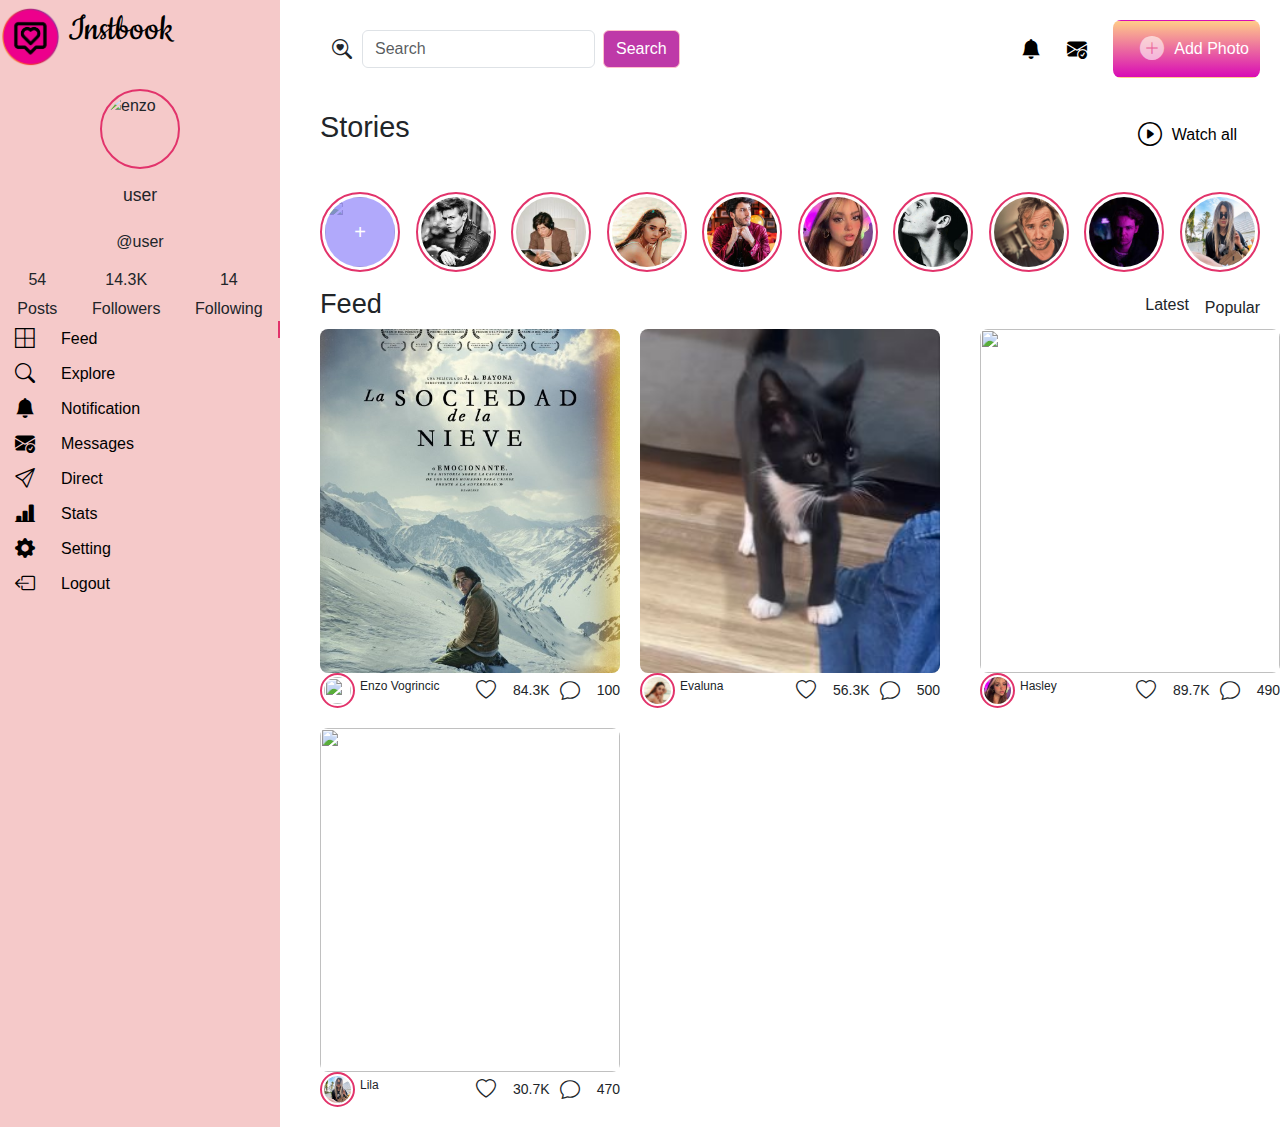
==== principal.html @ 1fc621a7 "a" ====
<!DOCTYPE html>
<html lang="en">
<head>
    <meta charset="UTF-8">
    <meta name="viewport" content="width=device-width, initial-scale=1.0">
    <title>Instbook</title>
    <link rel="icon" href="assets/img/logo.png"/>
    <link rel="stylesheet" href="assets/css/principal.css"/>
    <link href="https://cdn.jsdelivr.net/npm/bootstrap@5.3.3/dist/css/bootstrap.min.css" rel="stylesheet" integrity="sha384-QWTKZyjpPEjISv5WaRU9OFeRpok6YctnYmDr5pNlyT2bRjXh0JMhjY6hW+ALEwIH" crossorigin="anonymous">
    <link rel="stylesheet" href="https://cdn.jsdelivr.net/npm/bootstrap-icons@1.11.3/font/bootstrap-icons.min.css">
</head>
<body>
  <div class="">
    <div class="sidebar">
        <p class="logo">
            <img src="assets/img/logo.png" alt="logo">
             Instbook
        </p>
        <div class="profile">
            <div class="profile-img">
                <img src="https://media.glamour.mx/photos/65a6c3a4aacebf14d2e77e06/master/w_1600%2Cc_limit/IMG_7703.jpeg" alt="enzo">
            </div>
            <div class="name">
                <h1>user</h1>
                <img src="" alt="">
            </div>
            <span>@user </span>
        </div>
        <!-- about -->
        <div class="about">
            <!-- box 1 -->
            <div class="box">
                <h3>54</h3>
                <span>Posts</span>
            </div>
            <!-- box 2 -->
            <div class="box">
                <h3>14.3K</h3>
                <span>Followers</span>
            </div>
            <!-- box 3 -->
            <div class="box">
                <h3>14</h3>
                <span>Following</span>
            </div>
        </div>
        <!-- menu -->
        <div class="menu">
        <div class="active">
            <a href="#">
                <span class="icon">
                    <i class="bi bi-border-all"></i>
                </span>
                 Feed
            </a>

            <a href="#">
                <span class="icon">
                    <i class="bi bi-search"></i>
                </span>
                Explore
            </a>

            <a href="#">
                <span class="icon">
                    <i class="bi bi-bell-fill"></i>
                </span>
                Notification
            </a>

            <a href="#">
                <span class="icon">
                    <i class="bi bi-envelope-check-fill"></i>
                </span>
                Messages
            </a>

            <a href="#">
                <span class="icon">
                    <i class="bi bi-send"></i>
                </span>
                Direct
            </a>

            <a href="#">
                <span class="icon">
                    <i class="bi bi-bar-chart-line-fill"></i>
                </span>
                Stats
            </a>

            <a href="#">
                <span class="icon">
                    <i class="bi bi-gear-fill"></i>
                </span>
                Setting
            </a>

            <a href="#">
                <span class="icon">
                    <i class="bi bi-box-arrow-left"></i>
                </span>
                Logout
            </a>
        </div>
        </div>
    </div>

    <div class="main-home"> 
        <div class="header">
            <!-- search -->
            <nav class="navbar">
                <div class="container-fluid search">
                    <i class="bi bi-search-heart"></i>
                  <form class="d-flex" role="search">
                      <input class="form-control me-2" id="form-control" type="search" placeholder="Search" aria-label="Search">
                      <button class="btn" id="btn-search" type="submit">Search</button>
                  </form>
                </div>
            </nav>
                <!-- content -->
            <div class="header-content">
                <i class="bi bi-bell-fill"></i>
                <i class="bi bi-envelope-check-fill"></i>
                <!--  button-->
                <a href="#" class="btn">
                    <i class="bi bi-plus-circle-fill"></i>
                    <div class="btn-text">Add Photo</div>
                </a>
            </div>
        </div>
        <!-- stories -->
        <div class="stories-title">
            <h1>Stories</h1>
            <a href="#" class="btn">
                <i class="bi bi-play-circle"></i>
                <div class="text">Watch all</div>
            </a>
        </div>
        <!-- stories content-->
        <div class="stories">
            <!-- stories 1 -->
            <div class="stories-img color">
                <img src="https://media.glamour.mx/photos/65a6c3a4aacebf14d2e77e06/master/w_1600%2Cc_limit/IMG_7703.jpeg" alt="">
                <div class="add">+</div>
            </div>
            <!-- stories 2 -->
            <div class="stories-img">
                <img src="assets/img/WhatsApp Image 2024-02-28 at 5.52.39 PM.jpeg" alt="">
            </div>
            <!-- stories 3 -->
            <div class="stories-img">
                <img src="assets/img/WhatsApp Image 2024-02-28 at 5.52.40 PM.jpeg" alt="">
            </div>
            <!-- stories 4 -->
            <div class="stories-img">
                <img src="assets/img/WhatsApp Image 2024-02-28 at 5.52.39 PM (3).jpeg" alt="">
            </div>
            <!-- stories 5 -->
            <div class="stories-img">
                <img src="assets/img/WhatsApp Image 2024-02-28 at 5.52.39 PM (2).jpeg" alt="">
            </div>
            <!-- stories 6 -->
            <div class="stories-img">
                <img src="assets/img/WhatsApp Image 2024-02-28 at 5.52.39 PM (1).jpeg" alt="">
            </div>
            <!-- stories 7 -->
            <div class="stories-img">
                <img src="assets/img/WhatsApp Image 2024-02-28 at 5.52.38 PM.jpeg" alt="">
            </div>
            <!-- stories 8 -->
            <div class="stories-img">
                <img src="assets/img/WhatsApp Image 2024-02-28 at 5.52.38 PM (2).jpeg" alt="">
            </div>
            <!-- stories 9 -->
            <div class="stories-img">
                <img src="assets/img/WhatsApp Image 2024-02-28 at 5.52.38 PM (1).jpeg" alt="">
            </div>
            <!-- stories 10 -->
            <div class="stories-img">
                <img src="assets/img/WhatsApp Image 2024-02-28 at 5.52.37 PM (2).jpeg" alt="">
            </div>
        </div>
        <!-- main posts -->
        <div class="feed">
            <h1>Feed</h1>
            <div class="feed-text">
                <h2>Latest</h2>
                <span>Popular</span>
            </div>
        </div>
        <!-- posts -->
          <div class="main-posts">
            <!-- box 1 -->
            <div class="post-box">
                <img src="assets/img/WhatsApp Image 2024-02-28 at 5.52.38 PM (3).jpeg" alt="">
                <div class="post-info">
                    <div class="post-profile">
                        <div class="post-img">
                            <img src="https://media.glamour.mx/photos/65a6c3a4aacebf14d2e77e06/master/w_1600%2Cc_limit/IMG_7703.jpeg" alt="">
                        </div>
                        <h3>Enzo Vogrincic</h3>
                    </div>
                    <div class="likes">
                        <i class="bi bi-heart"></i>
                        <span>84.3K</span>
                        <i class="bi bi-chat"></i>
                        <span>100</span>
                    </div>
                </div>
            </div>
            <!-- box 2 -->
            <div class="post-box">
                <img src="assets/img/WhatsApp Image 2024-02-28 at 5.52.37 PM.jpeg" alt="">
                <div class="post-info">
                    <div class="post-profile">
                        <div class="post-img">
                            <img src="assets/img/WhatsApp Image 2024-02-28 at 5.52.39 PM (3).jpeg" alt="">
                        </div>
                        <h3>Evaluna</h3>
                    </div>
                    <div class="likes">
                        <i class="bi bi-heart"></i>
                        <span>56.3K</span>
                        <i class="bi bi-chat"></i>
                        <span>500</span>
                    </div>
                </div>
            </div>
          <br>
          <!-- box 3 -->
          <div class="post-box">
            <img src="https://i.pinimg.com/736x/2d/d5/45/2dd54537d0aefa5e987e5c9320533e78.jpg" alt="">
            <div class="post-info">
                <div class="post-profile">
                    <div class="post-img">
                        <img src="assets/img/WhatsApp Image 2024-02-28 at 5.52.39 PM (1).jpeg" alt="">
                    </div>
                    <h3>Hasley</h3>
                </div>
                <div class="likes">
                    <i class="bi bi-heart"></i>
                    <span>89.7K</span>
                    <i class="bi bi-chat"></i>
                    <span>490</span>
                </div>
            </div>
        </div>
        <br>
        <!-- box 4 -->
        <div class="post-box">
            <img src="https://i.pinimg.com/originals/5d/a3/0c/5da30cae46f155f041043cb90d8bd55e.jpg" alt="">
            <div class="post-info">
                <div class="post-profile">
                    <div class="post-img">
                        <img src="assets/img/WhatsApp Image 2024-02-28 at 5.52.37 PM (2).jpeg" alt="">
                    </div>
                    <h3>Lila</h3>
                </div>
                <div class="likes">
                    <i class="bi bi-heart"></i>
                    <span>30.7K</span>
                    <i class="bi bi-chat"></i>
                    <span>470</span>
                </div>
            </div>
        </div>
    </div>
  </div>
</div>

    <script src="https://cdn.jsdelivr.net/npm/bootstrap@5.3.3/dist/js/bootstrap.bundle.min.js" integrity="sha384-YvpcrYf0tY3lHB60NNkmXc5s9fDVZLESaAA55NDzOxhy9GkcIdslK1eN7N6jIeHz" crossorigin="anonymous"></script>
</body>
</html>
<!-- A -->
---- assets/css/principal.css ----
@import url("https://fonts.googleapis.com/css2?family=Poopins&family=Oleo+Script+Swash+Caps:wght@400;700&display=swap");
@import url('https://fonts.googleapis.com/css2?family=Cookie&display=swap');
@import url("https://cdn.jsdelivr.net/npm/bootstrap-icons@1.11.3/font/bootstrap-icons.min.css");

* {
    margin: 0;
    padding: 0;
    font-family: Arial, sans-serif;
}


.container {
   width: 100px;
   height: 100px;
}

:root {
   --gradient: linear-gradient(180deg, #ffcc89, #d80bb6);
}

.sidebar {
    position: fixed;
    width: 280px;
    height: 180vh;
    background: #f5c9c9;
    margin: 0%;
}

.logo {
    font-family: Cookie;
    text-decoration: none;
    color: #000;
    font-size: 40px;
}

.main-home{
    position: absolute;
    width: calc(100% - 300px);
    min-height: 100vh;
    top: 0;
    left: 300px;
    background: #fff;
    border-radius: 1rem 0 0 1rem;
    z-index: 1000;
}

.logo img {
    width: 60px;
}

.profile {
    display: flex;
    flex-direction: column;
    align-items: center;
    justify-content: center;
    margin-top: 1.4rem;
}

.profile-img {
   display: flex;
   align-items: center;
   justify-content: center;
   width: 80px;
   height: 80px;
   border-radius: 50%;
   border: 2px solid #e2336b; 
}

.profile-img img{
    width: 70px;
    height: 70px;
    object-fit: cover;
    border-radius: 50%;
    object-position: center;
}

.name {
    display: flex;
    align-items: center;
    margin: 1rem;
}

.name h1 {
    font-size: 1.1rem;
}


.about{
    display: flex;
    justify-content: space-between;
    margin-top: 1rem;
}

.box {
    text-align: center;
    margin: auto;
}

.box h3{
    font-size: 1rem;
    font-weight: 500;
}


.menu a {
    margin-left: 15px;
    width: 100%;
    font-size: 1rem;
    color: #000;
    display: flex;
    align-items: center;
    line-height: 35px;
    text-decoration: none;
}

.menu a:hover,
.menu .active {
 color: #e2336b;
}

.menu .icon{
    margin-right: 1rem;
    font-size: 20px;
} 

.menu a:hover::before,
.menu .active::before {
 content: '';
 position: absolute;
 right: 0;
 width: 2px;
 height: 17px;
 background: #e2336b;
}

/* main home */

.main-home{
    padding: 20px;
    overflow: hidden;
}

.header {
    display: flex;
    align-items: center;
    justify-content: space-between;
}

#btn-search {
    background-color: rgb(190, 57, 168); 
    border-color: pink;
    color: white;
}

#btn-search:hover {
    background-color: #d80bb6;
}


.bi {
    font-size: 20px;
    margin-right: 10px;
}


.header-content {
 display: flex;
 align-items: center;
}

.header-content i {
 color: #000;
 font-size: 20px;
 margin-left: 1rem;
}

.header-content .btn {
 display: flex;
 align-items: center;
 padding: 10px;
 border-radius: 8px;
 background: var(--gradient);
 margin-left: 1rem;
}

.header-content .btn i {
    color: hsl(0, 0%, 100%, 0.6);
    margin-right: 10px;
}

.btn-text {
    color: #fff;
}

.stories-title {
    display: flex;
    justify-content: space-between;
    margin-top: 2rem;
}

.stories-title h1{
    font-size: 1.8rem;
}

.stories-title .btn {
    display: flex;
    align-items: center;
    color: #000;
}

.stories-title, 
.btn i {
 font-size: 24px;
 margin-right: 10px;
}

.stories{
    display: flex;
    align-items: center;
    justify-content: space-between;
    margin-top: 2rem;
}

.stories-img {
    display: flex;
    align-items: center;
    justify-content: center;
    width: 80px;
    height: 80px;
    border-radius: 50%;
    border: 2px solid #e2336b;
}

.stories-img img {
    width: 70px;
    height: 70px;
    object-fit: cover;
    border-radius: 50%;
    object-position: center;
}

.stories-img .color {
    border: 2px solid #dbdbdb ;
} 

.stories-img .add{
   position: absolute;
   display: flex;
   justify-content: center;
   align-items: center; 
   font-size: 20px;
   width: 70px;
   height: 70px;
   border-radius: 50%;
   color: #fff;
   background: hsla(246, 92%, 75%, 0.7);
}

.feed {
    display: flex;
    align-items: center;
    justify-content: space-between;
    margin-top: 1rem;
}

.feed h1{
    font-size: 1.7rem;
}

.feed-text {
    display: flex;
    align-items: center;
}

.feed-text h2 {
    font-size: 1rem;
    margin-right: 1rem;
}

.main-posts {
    display: grid;
    grid-template-columns: 4fr 1fr 1fr 1fr 1fr;
    gap: 20px;
}

.post-box{
    width: 300px;
 
}

.post-box img{
    width:  100%;
    height: 344px;
    object-fit: cover;
    border-radius: 0.5rem;
}

.post-info{
    display: flex; /* Establece el contenedor como un flex container */
    justify-content: space-between; /* Alinea los elementos a lo largo del contenedor */
    flex-wrap: wrap; 
}

.post-img {
    display: flex;
    align-items: center;
    justify-content: center;
    width: 35px;
    height: 35px;
    border: 2px solid #e2336b;
    border-radius: 50%;
}

.post-img img {
    width: 27px;
    height: 27px;
    object-fit: cover;
    border-radius: 50%;
    object-position: center;
}

.post-profile {
    display: flex;
    align-items: center;
}

.post-profile h3 {
    font-size: 12px;
    font-weight: 600px;
    margin-left: 5px;
}

.likes{
    display: flex;
    align-items: center;
}

.likes i{
    font-size: 20px;
    margin-left: 10px;
}

.likes span {
    font-size: 14px;
    margin-left: 7px;
}
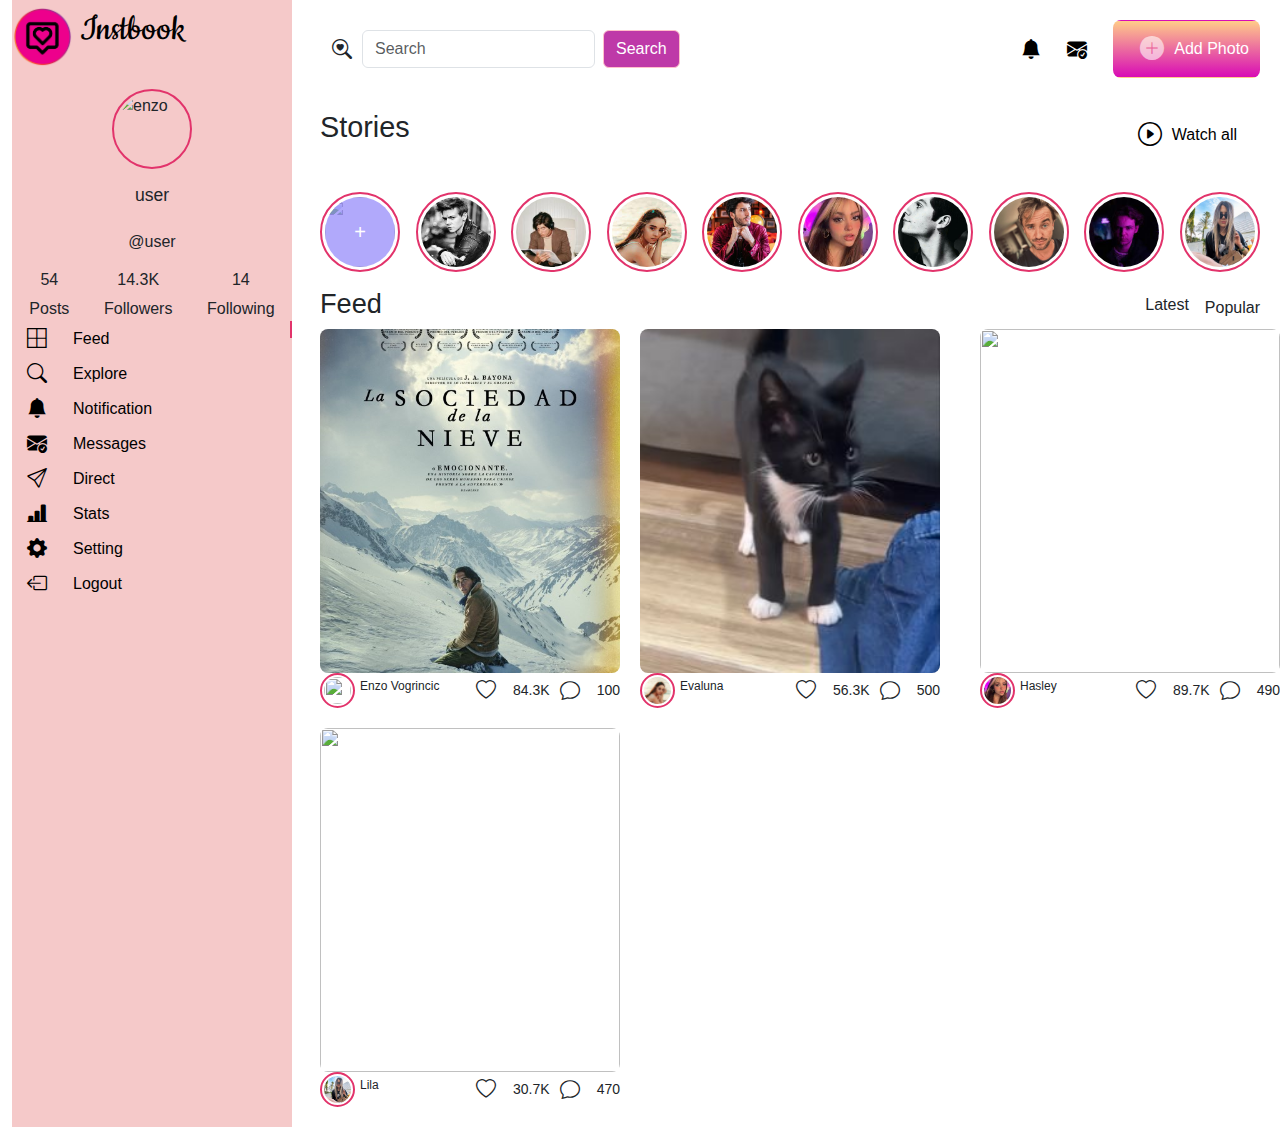
==== commit 198c79f3: "avance2" ====
--- a/principal.html
+++ b/principal.html
@@ -10,266 +10,273 @@
     <link rel="stylesheet" href="https://cdn.jsdelivr.net/npm/bootstrap-icons@1.11.3/font/bootstrap-icons.min.css">
 </head>
 <body>
-  <div class="">
-    <div class="sidebar">
-        <p class="logo">
-            <img src="assets/img/logo.png" alt="logo">
-             Instbook
-        </p>
-        <div class="profile">
-            <div class="profile-img">
-                <img src="https://media.glamour.mx/photos/65a6c3a4aacebf14d2e77e06/master/w_1600%2Cc_limit/IMG_7703.jpeg" alt="enzo">
-            </div>
-            <div class="name">
-                <h1>user</h1>
-                <img src="" alt="">
-            </div>
-            <span>@user </span>
-        </div>
-        <!-- about -->
-        <div class="about">
-            <!-- box 1 -->
-            <div class="box">
-                <h3>54</h3>
-                <span>Posts</span>
-            </div>
-            <!-- box 2 -->
-            <div class="box">
-                <h3>14.3K</h3>
-                <span>Followers</span>
-            </div>
-            <!-- box 3 -->
-            <div class="box">
-                <h3>14</h3>
-                <span>Following</span>
-            </div>
-        </div>
-        <!-- menu -->
-        <div class="menu">
-        <div class="active">
-            <a href="#">
-                <span class="icon">
-                    <i class="bi bi-border-all"></i>
-                </span>
-                 Feed
-            </a>
-
-            <a href="#">
-                <span class="icon">
-                    <i class="bi bi-search"></i>
-                </span>
-                Explore
-            </a>
-
-            <a href="#">
-                <span class="icon">
-                    <i class="bi bi-bell-fill"></i>
-                </span>
-                Notification
-            </a>
-
-            <a href="#">
-                <span class="icon">
-                    <i class="bi bi-envelope-check-fill"></i>
-                </span>
-                Messages
-            </a>
-
-            <a href="#">
-                <span class="icon">
-                    <i class="bi bi-send"></i>
-                </span>
-                Direct
-            </a>
-
-            <a href="#">
-                <span class="icon">
-                    <i class="bi bi-bar-chart-line-fill"></i>
-                </span>
-                Stats
-            </a>
-
-            <a href="#">
-                <span class="icon">
-                    <i class="bi bi-gear-fill"></i>
-                </span>
-                Setting
-            </a>
-
-            <a href="#">
-                <span class="icon">
-                    <i class="bi bi-box-arrow-left"></i>
-                </span>
-                Logout
-            </a>
-        </div>
+
+    <div class="container-fluid">
+        <div class="row">
+          <!-- Barra lateral -->
+          <div class="col-lg-3">
+            <div class="sidebar">
+                <p class="logo">
+                    <img src="assets/img/logo.png" alt="logo">
+                     Instbook
+                </p>
+                <div class="profile">
+                    <div class="profile-img">
+                        <img src="https://media.glamour.mx/photos/65a6c3a4aacebf14d2e77e06/master/w_1600%2Cc_limit/IMG_7703.jpeg" alt="enzo">
+                    </div>
+                    <div class="name">
+                        <h1>user</h1>
+                        <img src="" alt="">
+                    </div>
+                    <span>@user </span>
+                </div>
+                <!-- about -->
+                <div class="about">
+                    <!-- box 1 -->
+                    <div class="box">
+                        <h3>54</h3>
+                        <span>Posts</span>
+                    </div>
+                    <!-- box 2 -->
+                    <div class="box">
+                        <h3>14.3K</h3>
+                        <span>Followers</span>
+                    </div>
+                    <!-- box 3 -->
+                    <div class="box">
+                        <h3>14</h3>
+                        <span>Following</span>
+                    </div>
+                </div>
+                <!-- menu -->
+                <div class="menu">
+                <div class="active">
+                    <a href="#">
+                        <span class="icon">
+                            <i class="bi bi-border-all"></i>
+                        </span>
+                         Feed
+                    </a>
+        
+                    <a href="#">
+                        <span class="icon">
+                            <i class="bi bi-search"></i>
+                        </span>
+                        Explore
+                    </a>
+        
+                    <a href="#">
+                        <span class="icon">
+                            <i class="bi bi-bell-fill"></i>
+                        </span>
+                        Notification
+                    </a>
+        
+                    <a href="#">
+                        <span class="icon">
+                            <i class="bi bi-envelope-check-fill"></i>
+                        </span>
+                        Messages
+                    </a>
+        
+                    <a href="#">
+                        <span class="icon">
+                            <i class="bi bi-send"></i>
+                        </span>
+                        Direct
+                    </a>
+        
+                    <a href="#">
+                        <span class="icon">
+                            <i class="bi bi-bar-chart-line-fill"></i>
+                        </span>
+                        Stats
+                    </a>
+        
+                    <a href="#">
+                        <span class="icon">
+                            <i class="bi bi-gear-fill"></i>
+                        </span>
+                        Setting
+                    </a>
+        
+                    <a href="#">
+                        <span class="icon">
+                            <i class="bi bi-box-arrow-left"></i>
+                        </span>
+                        Logout
+                    </a>
+                </div>
+            </div>
         </div>
     </div>
 
-    <div class="main-home"> 
-        <div class="header">
-            <!-- search -->
-            <nav class="navbar">
-                <div class="container-fluid search">
-                    <i class="bi bi-search-heart"></i>
-                  <form class="d-flex" role="search">
-                      <input class="form-control me-2" id="form-control" type="search" placeholder="Search" aria-label="Search">
-                      <button class="btn" id="btn-search" type="submit">Search</button>
-                  </form>
-                </div>
-            </nav>
-                <!-- content -->
-            <div class="header-content">
-                <i class="bi bi-bell-fill"></i>
-                <i class="bi bi-envelope-check-fill"></i>
-                <!--  button-->
+     <!-- Contenido principal -->
+     <div class="col-lg-9">
+        <div class="main-home"> 
+            <div class="header">
+                <!-- search -->
+                <nav class="navbar">
+                    <div class="container-fluid search">
+                        <i class="bi bi-search-heart"></i>
+                      <form class="d-flex" role="search">
+                          <input class="form-control me-2" id="form-control" type="search" placeholder="Search" aria-label="Search">
+                          <button class="btn" id="btn-search" type="submit">Search</button>
+                      </form>
+                    </div>
+                </nav>
+                    <!-- content -->
+                <div class="header-content">
+                    <i class="bi bi-bell-fill"></i>
+                    <i class="bi bi-envelope-check-fill"></i>
+                    <!--  button-->
+                    <a href="#" class="btn">
+                        <i class="bi bi-plus-circle-fill"></i>
+                        <div class="btn-text">Add Photo</div>
+                    </a>
+                </div>
+            </div>
+            <!-- stories -->
+            <div class="stories-title">
+                <h1>Stories</h1>
                 <a href="#" class="btn">
-                    <i class="bi bi-plus-circle-fill"></i>
-                    <div class="btn-text">Add Photo</div>
+                    <i class="bi bi-play-circle"></i>
+                    <div class="text">Watch all</div>
                 </a>
             </div>
-        </div>
-        <!-- stories -->
-        <div class="stories-title">
-            <h1>Stories</h1>
-            <a href="#" class="btn">
-                <i class="bi bi-play-circle"></i>
-                <div class="text">Watch all</div>
-            </a>
-        </div>
-        <!-- stories content-->
-        <div class="stories">
-            <!-- stories 1 -->
-            <div class="stories-img color">
-                <img src="https://media.glamour.mx/photos/65a6c3a4aacebf14d2e77e06/master/w_1600%2Cc_limit/IMG_7703.jpeg" alt="">
-                <div class="add">+</div>
-            </div>
-            <!-- stories 2 -->
-            <div class="stories-img">
-                <img src="assets/img/WhatsApp Image 2024-02-28 at 5.52.39 PM.jpeg" alt="">
-            </div>
-            <!-- stories 3 -->
-            <div class="stories-img">
-                <img src="assets/img/WhatsApp Image 2024-02-28 at 5.52.40 PM.jpeg" alt="">
-            </div>
-            <!-- stories 4 -->
-            <div class="stories-img">
-                <img src="assets/img/WhatsApp Image 2024-02-28 at 5.52.39 PM (3).jpeg" alt="">
-            </div>
-            <!-- stories 5 -->
-            <div class="stories-img">
-                <img src="assets/img/WhatsApp Image 2024-02-28 at 5.52.39 PM (2).jpeg" alt="">
-            </div>
-            <!-- stories 6 -->
-            <div class="stories-img">
-                <img src="assets/img/WhatsApp Image 2024-02-28 at 5.52.39 PM (1).jpeg" alt="">
-            </div>
-            <!-- stories 7 -->
-            <div class="stories-img">
-                <img src="assets/img/WhatsApp Image 2024-02-28 at 5.52.38 PM.jpeg" alt="">
-            </div>
-            <!-- stories 8 -->
-            <div class="stories-img">
-                <img src="assets/img/WhatsApp Image 2024-02-28 at 5.52.38 PM (2).jpeg" alt="">
-            </div>
-            <!-- stories 9 -->
-            <div class="stories-img">
-                <img src="assets/img/WhatsApp Image 2024-02-28 at 5.52.38 PM (1).jpeg" alt="">
-            </div>
-            <!-- stories 10 -->
-            <div class="stories-img">
-                <img src="assets/img/WhatsApp Image 2024-02-28 at 5.52.37 PM (2).jpeg" alt="">
-            </div>
-        </div>
-        <!-- main posts -->
-        <div class="feed">
-            <h1>Feed</h1>
-            <div class="feed-text">
-                <h2>Latest</h2>
-                <span>Popular</span>
-            </div>
-        </div>
-        <!-- posts -->
-          <div class="main-posts">
-            <!-- box 1 -->
-            <div class="post-box">
-                <img src="assets/img/WhatsApp Image 2024-02-28 at 5.52.38 PM (3).jpeg" alt="">
+            <!-- stories content-->
+            <div class="stories">
+                <!-- stories 1 -->
+                <div class="stories-img color">
+                    <img src="https://media.glamour.mx/photos/65a6c3a4aacebf14d2e77e06/master/w_1600%2Cc_limit/IMG_7703.jpeg" alt="">
+                    <div class="add">+</div>
+                </div>
+                <!-- stories 2 -->
+                <div class="stories-img">
+                    <img src="assets/img/WhatsApp Image 2024-02-28 at 5.52.39 PM.jpeg" alt="">
+                </div>
+                <!-- stories 3 -->
+                <div class="stories-img">
+                    <img src="assets/img/WhatsApp Image 2024-02-28 at 5.52.40 PM.jpeg" alt="">
+                </div>
+                <!-- stories 4 -->
+                <div class="stories-img">
+                    <img src="assets/img/WhatsApp Image 2024-02-28 at 5.52.39 PM (3).jpeg" alt="">
+                </div>
+                <!-- stories 5 -->
+                <div class="stories-img">
+                    <img src="assets/img/WhatsApp Image 2024-02-28 at 5.52.39 PM (2).jpeg" alt="">
+                </div>
+                <!-- stories 6 -->
+                <div class="stories-img">
+                    <img src="assets/img/WhatsApp Image 2024-02-28 at 5.52.39 PM (1).jpeg" alt="">
+                </div>
+                <!-- stories 7 -->
+                <div class="stories-img">
+                    <img src="assets/img/WhatsApp Image 2024-02-28 at 5.52.38 PM.jpeg" alt="">
+                </div>
+                <!-- stories 8 -->
+                <div class="stories-img">
+                    <img src="assets/img/WhatsApp Image 2024-02-28 at 5.52.38 PM (2).jpeg" alt="">
+                </div>
+                <!-- stories 9 -->
+                <div class="stories-img">
+                    <img src="assets/img/WhatsApp Image 2024-02-28 at 5.52.38 PM (1).jpeg" alt="">
+                </div>
+                <!-- stories 10 -->
+                <div class="stories-img">
+                    <img src="assets/img/WhatsApp Image 2024-02-28 at 5.52.37 PM (2).jpeg" alt="">
+                </div>
+            </div>
+            <!-- main posts -->
+            <div class="feed">
+                <h1>Feed</h1>
+                <div class="feed-text">
+                    <h2>Latest</h2>
+                    <span>Popular</span>
+                </div>
+            </div>
+            <!-- posts -->
+              <div class="main-posts">
+                <!-- box 1 -->
+                <div class="post-box">
+                    <img src="assets/img/WhatsApp Image 2024-02-28 at 5.52.38 PM (3).jpeg" alt="">
+                    <div class="post-info">
+                        <div class="post-profile">
+                            <div class="post-img">
+                                <img src="https://media.glamour.mx/photos/65a6c3a4aacebf14d2e77e06/master/w_1600%2Cc_limit/IMG_7703.jpeg" alt="">
+                            </div>
+                            <h3>Enzo Vogrincic</h3>
+                        </div>
+                        <div class="likes">
+                            <i class="bi bi-heart"></i>
+                            <span>84.3K</span>
+                            <i class="bi bi-chat"></i>
+                            <span>100</span>
+                        </div>
+                    </div>
+                </div>
+                <!-- box 2 -->
+                <div class="post-box">
+                    <img src="assets/img/WhatsApp Image 2024-02-28 at 5.52.37 PM.jpeg" alt="">
+                    <div class="post-info">
+                        <div class="post-profile">
+                            <div class="post-img">
+                                <img src="assets/img/WhatsApp Image 2024-02-28 at 5.52.39 PM (3).jpeg" alt="">
+                            </div>
+                            <h3>Evaluna</h3>
+                        </div>
+                        <div class="likes">
+                            <i class="bi bi-heart"></i>
+                            <span>56.3K</span>
+                            <i class="bi bi-chat"></i>
+                            <span>500</span>
+                        </div>
+                    </div>
+                </div>
+              <br>
+              <!-- box 3 -->
+              <div class="post-box">
+                <img src="https://i.pinimg.com/736x/2d/d5/45/2dd54537d0aefa5e987e5c9320533e78.jpg" alt="">
                 <div class="post-info">
                     <div class="post-profile">
                         <div class="post-img">
-                            <img src="https://media.glamour.mx/photos/65a6c3a4aacebf14d2e77e06/master/w_1600%2Cc_limit/IMG_7703.jpeg" alt="">
-                        </div>
-                        <h3>Enzo Vogrincic</h3>
+                            <img src="assets/img/WhatsApp Image 2024-02-28 at 5.52.39 PM (1).jpeg" alt="">
+                        </div>
+                        <h3>Hasley</h3>
                     </div>
                     <div class="likes">
                         <i class="bi bi-heart"></i>
-                        <span>84.3K</span>
+                        <span>89.7K</span>
                         <i class="bi bi-chat"></i>
-                        <span>100</span>
-                    </div>
-                </div>
-            </div>
-            <!-- box 2 -->
+                        <span>490</span>
+                    </div>
+                </div>
+            </div>
+            <br>
+            <!-- box 4 -->
             <div class="post-box">
-                <img src="assets/img/WhatsApp Image 2024-02-28 at 5.52.37 PM.jpeg" alt="">
+                <img src="https://i.pinimg.com/originals/5d/a3/0c/5da30cae46f155f041043cb90d8bd55e.jpg" alt="">
                 <div class="post-info">
                     <div class="post-profile">
                         <div class="post-img">
-                            <img src="assets/img/WhatsApp Image 2024-02-28 at 5.52.39 PM (3).jpeg" alt="">
-                        </div>
-                        <h3>Evaluna</h3>
+                            <img src="assets/img/WhatsApp Image 2024-02-28 at 5.52.37 PM (2).jpeg" alt="">
+                        </div>
+                        <h3>Lila</h3>
                     </div>
                     <div class="likes">
                         <i class="bi bi-heart"></i>
-                        <span>56.3K</span>
+                        <span>30.7K</span>
                         <i class="bi bi-chat"></i>
-                        <span>500</span>
-                    </div>
-                </div>
-            </div>
-          <br>
-          <!-- box 3 -->
-          <div class="post-box">
-            <img src="https://i.pinimg.com/736x/2d/d5/45/2dd54537d0aefa5e987e5c9320533e78.jpg" alt="">
-            <div class="post-info">
-                <div class="post-profile">
-                    <div class="post-img">
-                        <img src="assets/img/WhatsApp Image 2024-02-28 at 5.52.39 PM (1).jpeg" alt="">
-                    </div>
-                    <h3>Hasley</h3>
-                </div>
-                <div class="likes">
-                    <i class="bi bi-heart"></i>
-                    <span>89.7K</span>
-                    <i class="bi bi-chat"></i>
-                    <span>490</span>
+                        <span>470</span>
+                    </div>
                 </div>
             </div>
         </div>
-        <br>
-        <!-- box 4 -->
-        <div class="post-box">
-            <img src="https://i.pinimg.com/originals/5d/a3/0c/5da30cae46f155f041043cb90d8bd55e.jpg" alt="">
-            <div class="post-info">
-                <div class="post-profile">
-                    <div class="post-img">
-                        <img src="assets/img/WhatsApp Image 2024-02-28 at 5.52.37 PM (2).jpeg" alt="">
-                    </div>
-                    <h3>Lila</h3>
-                </div>
-                <div class="likes">
-                    <i class="bi bi-heart"></i>
-                    <span>30.7K</span>
-                    <i class="bi bi-chat"></i>
-                    <span>470</span>
-                </div>
-            </div>
-        </div>
+      </div>
     </div>
-  </div>
-</div>
+
 
     <script src="https://cdn.jsdelivr.net/npm/bootstrap@5.3.3/dist/js/bootstrap.bundle.min.js" integrity="sha384-YvpcrYf0tY3lHB60NNkmXc5s9fDVZLESaAA55NDzOxhy9GkcIdslK1eN7N6jIeHz" crossorigin="anonymous"></script>
 </body>
 </html>
-<!-- A -->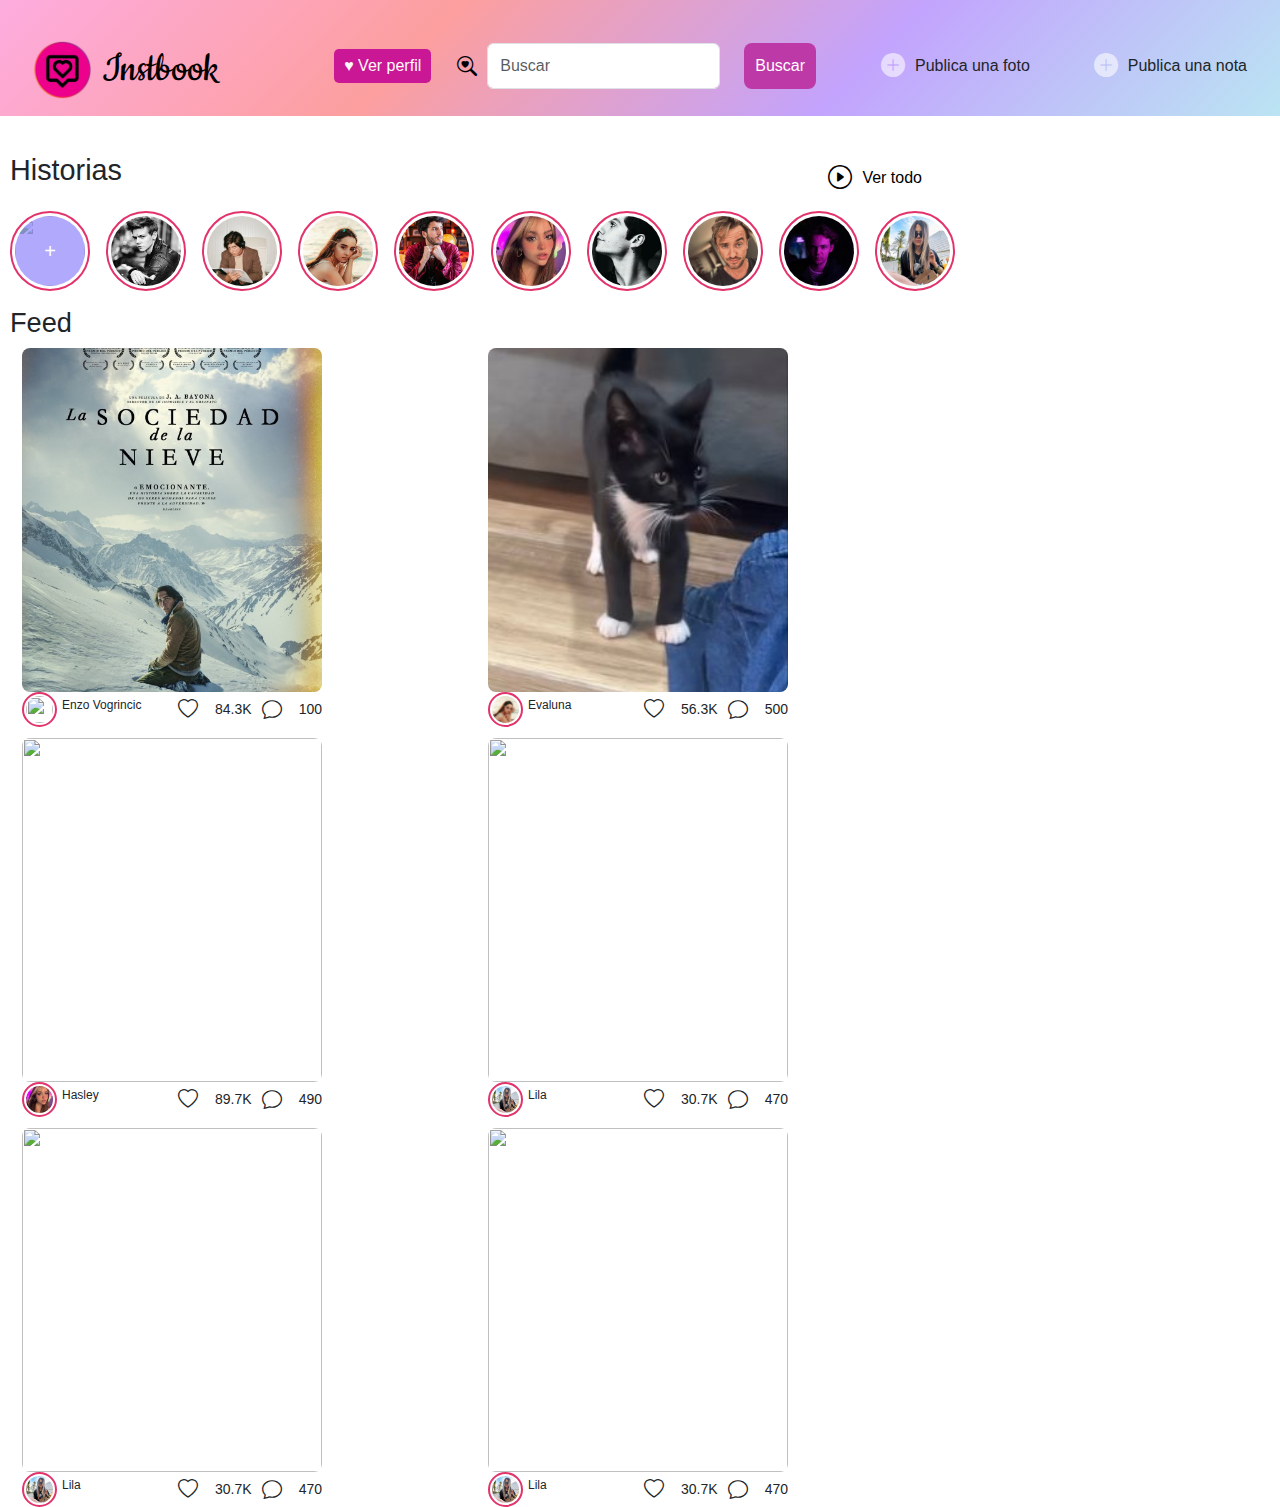
==== commit a65a5a0c: "avanzando" ====
--- a/principal.html
+++ b/principal.html
@@ -10,273 +10,327 @@
     <link rel="stylesheet" href="https://cdn.jsdelivr.net/npm/bootstrap-icons@1.11.3/font/bootstrap-icons.min.css">
 </head>
 <body>
-
-    <div class="container-fluid">
-        <div class="row">
-          <!-- Barra lateral -->
-          <div class="col-lg-3">
-            <div class="sidebar">
-                <p class="logo">
+    <nav class="navbar navbar-top">
+        <div class="container-fluid">
+            <div class="top">
+                <div class="logo">
                     <img src="assets/img/logo.png" alt="logo">
-                     Instbook
-                </p>
-                <div class="profile">
-                    <div class="profile-img">
-                        <img src="https://media.glamour.mx/photos/65a6c3a4aacebf14d2e77e06/master/w_1600%2Cc_limit/IMG_7703.jpeg" alt="enzo">
+                    Instbook
+                </div>
+            </div>
+            <div class="header-content">
+                <nav class="navbar">
+                    <div class="container-fluid search">
+                        <button class="btn btn-sidebar" type="button" data-bs-toggle="offcanvas" data-bs-target="#staticBackdrop" aria-controls="staticBackdrop"> &#x2665; Ver perfil</button>
+                        <i class="bi bi-search-heart"></i>
+                        <form class="d-flex" role="search">
+                            <input class="form-control me-2" id="form-control" type="search" placeholder="Buscar" aria-label="Search">
+                            <button class="btn" id="btn-search" type="submit">Buscar</button>
+                        </form>
+                    </div>
+                </nav>
+                <!--  button-->
+                <a href="#" class="btn btn-text">
+                    <i class="bi bi-plus-circle-fill"></i>
+                    Publica una foto
+                </a>
+                <a href="#" class="btn btn-text">
+                    <i class="bi bi-plus-circle-fill"></i>
+                    Publica una nota
+                </a>
+                
+            </div>
+        </div>
+    <div class="offcanvas offcanvas-start" data-bs-backdrop="static" tabindex="-1" id="staticBackdrop" aria-labelledby="staticBackdropLabel">
+            <div class="offcanvas-header">
+                <h5 class="offcanvas-title" id="staticBackdropLabel">Perfil</h5>
+                <button type="button" class="btn-close" data-bs-dismiss="offcanvas" aria-label="Close"></button>
+            </div>
+            <div class="offcanvas-body">
+                 <div class="profile">
+                     <div class="profile-img">
+                         <img src="https://media.glamour.mx/photos/65a6c3a4aacebf14d2e77e06/master/w_1600%2Cc_limit/IMG_7703.jpeg" alt="enzo">
                     </div>
                     <div class="name">
                         <h1>user</h1>
                         <img src="" alt="">
                     </div>
-                    <span>@user </span>
-                </div>
-                <!-- about -->
-                <div class="about">
-                    <!-- box 1 -->
-                    <div class="box">
-                        <h3>54</h3>
-                        <span>Posts</span>
-                    </div>
-                    <!-- box 2 -->
-                    <div class="box">
-                        <h3>14.3K</h3>
-                        <span>Followers</span>
-                    </div>
-                    <!-- box 3 -->
-                    <div class="box">
-                        <h3>14</h3>
-                        <span>Following</span>
-                    </div>
-                </div>
-                <!-- menu -->
-                <div class="menu">
-                <div class="active">
-                    <a href="#">
-                        <span class="icon">
-                            <i class="bi bi-border-all"></i>
-                        </span>
-                         Feed
-                    </a>
-        
-                    <a href="#">
-                        <span class="icon">
-                            <i class="bi bi-search"></i>
-                        </span>
-                        Explore
-                    </a>
-        
-                    <a href="#">
-                        <span class="icon">
-                            <i class="bi bi-bell-fill"></i>
-                        </span>
-                        Notification
-                    </a>
-        
-                    <a href="#">
-                        <span class="icon">
-                            <i class="bi bi-envelope-check-fill"></i>
-                        </span>
-                        Messages
-                    </a>
-        
-                    <a href="#">
-                        <span class="icon">
-                            <i class="bi bi-send"></i>
-                        </span>
-                        Direct
-                    </a>
-        
-                    <a href="#">
-                        <span class="icon">
-                            <i class="bi bi-bar-chart-line-fill"></i>
-                        </span>
-                        Stats
-                    </a>
-        
-                    <a href="#">
-                        <span class="icon">
-                            <i class="bi bi-gear-fill"></i>
-                        </span>
-                        Setting
-                    </a>
-        
-                    <a href="#">
-                        <span class="icon">
-                            <i class="bi bi-box-arrow-left"></i>
-                        </span>
-                        Logout
-                    </a>
+                        <span>@user </span>
+                    </div>
+                    <!-- about -->
+                    <div class="about">
+                        <!-- box 1 -->
+                        <div class="box">
+                            <h3>54</h3>
+                            <span>Publicaciones</span>
+                        </div>
+                        <!-- box 2 -->
+                        <div class="box">
+                            <h3>14.3K</h3>
+                            <span>Seguidores</span>
+                        </div>
+                        <!-- box 3 -->
+                        <div class="box">
+                            <h3>14</h3>
+                            <span>Siguiendo</span>
+                        </div>
+                    </div>
+                    <!-- menu -->
+                    <div class="menu">
+                    <div class="active">
+                        <a href="#">
+                            <span class="icon">
+                                <i class="bi bi-border-all"></i>
+                            </span>
+                             Feed
+                        </a>
+            
+                        <a href="#">
+                            <span class="icon">
+                                <i class="bi bi-search"></i>
+                            </span>
+                            Explora
+                        </a>
+            
+                        <a href="#">
+                            <span class="icon">
+                                <i class="bi bi-bell-fill"></i>
+                            </span>
+                            Notificaciones
+                        </a>
+            
+                        <a href="#">
+                            <span class="icon">
+                                <i class="bi bi-envelope-check-fill"></i>
+                            </span>
+                            Mensages
+                        </a>
+            
+                        <a href="#">
+                            <span class="icon">
+                                <i class="bi bi-send"></i>
+                            </span>
+                            Direct
+                        </a>
+            
+                        <a href="#">
+                            <span class="icon">
+                                <i class="bi bi-bar-chart-line-fill"></i>
+                            </span>
+                            Estatus
+                        </a>
+            
+                        <a href="#">
+                            <span class="icon">
+                                <i class="bi bi-gear-fill"></i>
+                            </span>
+                            Configuración
+                        </a>
+                        <a href="#">
+                            <span class="icon">
+                                <i class="bi bi-box-arrow-left"></i>
+                            </span>
+                            Cerrar sesión
+                        </a>
+                    </div>
                 </div>
             </div>
-        </div>
-    </div>
+        </nav>
+         <!-- Contenido principal -->
+         <div class="col-lg-9 col-md-8">
+            <div class="main-home">
+             <!-- stories -->
+             <div class="stories-title">
+                 <h1>Historias</h1>
+                 <a href="#" class="btn">
+                     <i class="bi bi-play-circle"></i>
+                     <div class="text">Ver todo</div>
+                 </a>
+             </div>
+             <!-- stories content-->
+             <div class="stories">
+              <!-- stories 1 -->
+              <div class="stories-img color">
+                 <img src="https://media.glamour.mx/photos/65a6c3a4aacebf14d2e77e06/master/w_1600%2Cc_limit/IMG_7703.jpeg" alt="">
+                 <div class="add">+</div>
+              </div>
+              <!-- stories 2 -->
+             <div class="stories-img">
+                 <img src="assets/img/WhatsApp Image 2024-02-28 at 5.52.39 PM.jpeg" alt="">
+             </div>
+             <!-- stories 3 -->
+             <div class="stories-img">
+                 <img src="assets/img/WhatsApp Image 2024-02-28 at 5.52.40 PM.jpeg" alt="">
+             </div>
+             <!-- stories 4 -->
+             <div class="stories-img">
+                 <img src="assets/img/WhatsApp Image 2024-02-28 at 5.52.39 PM (3).jpeg" alt="">
+             </div>
+             <!-- stories 5 -->
+             <div class="stories-img">
+                 <img src="assets/img/WhatsApp Image 2024-02-28 at 5.52.39 PM (2).jpeg" alt="">
+             </div>
+             <!-- stories 6 -->
+             <div class="stories-img">
+                 <img src="assets/img/WhatsApp Image 2024-02-28 at 5.52.39 PM (1).jpeg" alt="">
+             </div>
+             <!-- stories 7 -->
+             <div class="stories-img">
+                 <img src="assets/img/WhatsApp Image 2024-02-28 at 5.52.38 PM.jpeg" alt="">
+             </div>
+             <!-- stories 8 -->
+             <div class="stories-img">
+                 <img src="assets/img/WhatsApp Image 2024-02-28 at 5.52.38 PM (2).jpeg" alt="">
+             </div>
+             <!-- stories 9 -->
+             <div class="stories-img">
+                 <img src="assets/img/WhatsApp Image 2024-02-28 at 5.52.38 PM (1).jpeg" alt="">
+             </div>
+             <!-- stories 10 -->
+             <div class="stories-img">
+                 <img src="assets/img/WhatsApp Image 2024-02-28 at 5.52.37 PM (2).jpeg" alt="">
+             </div>
+         </div>
+        <!-- main posts -->
+         <div class="feed">
+             <h1>Feed</h1>
+         </div>
+         <!--posts -->
+         <div class="container">
+             <div class="row">
+                 <div class="col-md-12">
+                     <div class="main-posts">
+                         <!-- Box 1 -->
+                         <div class="col-md-4">
+                             <div class="post-box">
+                                 <img src="assets/img/WhatsApp Image 2024-02-28 at 5.52.38 PM (3).jpeg" alt="">
+                                 <div class="post-info">
+                                    <div class="post-profile">
+                                         <div class="post-img">
+                                             <img src="https://media.glamour.mx/photos/65a6c3a4aacebf14d2e77e06/master/w_1600%2Cc_limit/IMG_7703.jpeg" alt="">
+                                          </div>
+                                             <h3>Enzo Vogrincic</h3>
+                                         </div>
+                                         <div class="likes">
+                                             <i class="bi bi-heart"></i>
+                                             <span>84.3K</span>
+                                             <i class="bi bi-chat"></i>
+                                             <span>100</span>
+                                         </div>
+                                     </div>
+                                 </div>
+                             </div>
+                         <!-- box 2 -->
+                         <div class="col-md-4">
+                             <div class="post-box">
+                                 <img src="assets/img/WhatsApp Image 2024-02-28 at 5.52.37 PM.jpeg" alt="">
+                                 <div class="post-info">
+                                     <div class="post-profile">
+                                         <div class="post-img">
+                                             <img src="assets/img/WhatsApp Image 2024-02-28 at 5.52.39 PM (3).jpeg" alt="">
+                                         </div>
+                                         <h3>Evaluna</h3>
+                                     </div>
+                                     <div class="likes">
+                                         <i class="bi bi-heart"></i>
+                                          <span>56.3K</span>
+                                          <i class="bi bi-chat"></i>
+                                          <span>500</span>
+                                     </div>
+                                 </div>
+                             </div>
+                         </div>
 
-     <!-- Contenido principal -->
-     <div class="col-lg-9">
-        <div class="main-home"> 
-            <div class="header">
-                <!-- search -->
-                <nav class="navbar">
-                    <div class="container-fluid search">
-                        <i class="bi bi-search-heart"></i>
-                      <form class="d-flex" role="search">
-                          <input class="form-control me-2" id="form-control" type="search" placeholder="Search" aria-label="Search">
-                          <button class="btn" id="btn-search" type="submit">Search</button>
-                      </form>
-                    </div>
-                </nav>
-                    <!-- content -->
-                <div class="header-content">
-                    <i class="bi bi-bell-fill"></i>
-                    <i class="bi bi-envelope-check-fill"></i>
-                    <!--  button-->
-                    <a href="#" class="btn">
-                        <i class="bi bi-plus-circle-fill"></i>
-                        <div class="btn-text">Add Photo</div>
-                    </a>
-                </div>
-            </div>
-            <!-- stories -->
-            <div class="stories-title">
-                <h1>Stories</h1>
-                <a href="#" class="btn">
-                    <i class="bi bi-play-circle"></i>
-                    <div class="text">Watch all</div>
-                </a>
-            </div>
-            <!-- stories content-->
-            <div class="stories">
-                <!-- stories 1 -->
-                <div class="stories-img color">
-                    <img src="https://media.glamour.mx/photos/65a6c3a4aacebf14d2e77e06/master/w_1600%2Cc_limit/IMG_7703.jpeg" alt="">
-                    <div class="add">+</div>
-                </div>
-                <!-- stories 2 -->
-                <div class="stories-img">
-                    <img src="assets/img/WhatsApp Image 2024-02-28 at 5.52.39 PM.jpeg" alt="">
-                </div>
-                <!-- stories 3 -->
-                <div class="stories-img">
-                    <img src="assets/img/WhatsApp Image 2024-02-28 at 5.52.40 PM.jpeg" alt="">
-                </div>
-                <!-- stories 4 -->
-                <div class="stories-img">
-                    <img src="assets/img/WhatsApp Image 2024-02-28 at 5.52.39 PM (3).jpeg" alt="">
-                </div>
-                <!-- stories 5 -->
-                <div class="stories-img">
-                    <img src="assets/img/WhatsApp Image 2024-02-28 at 5.52.39 PM (2).jpeg" alt="">
-                </div>
-                <!-- stories 6 -->
-                <div class="stories-img">
-                    <img src="assets/img/WhatsApp Image 2024-02-28 at 5.52.39 PM (1).jpeg" alt="">
-                </div>
-                <!-- stories 7 -->
-                <div class="stories-img">
-                    <img src="assets/img/WhatsApp Image 2024-02-28 at 5.52.38 PM.jpeg" alt="">
-                </div>
-                <!-- stories 8 -->
-                <div class="stories-img">
-                    <img src="assets/img/WhatsApp Image 2024-02-28 at 5.52.38 PM (2).jpeg" alt="">
-                </div>
-                <!-- stories 9 -->
-                <div class="stories-img">
-                    <img src="assets/img/WhatsApp Image 2024-02-28 at 5.52.38 PM (1).jpeg" alt="">
-                </div>
-                <!-- stories 10 -->
-                <div class="stories-img">
-                    <img src="assets/img/WhatsApp Image 2024-02-28 at 5.52.37 PM (2).jpeg" alt="">
-                </div>
-            </div>
-            <!-- main posts -->
-            <div class="feed">
-                <h1>Feed</h1>
-                <div class="feed-text">
-                    <h2>Latest</h2>
-                    <span>Popular</span>
-                </div>
-            </div>
-            <!-- posts -->
-              <div class="main-posts">
-                <!-- box 1 -->
-                <div class="post-box">
-                    <img src="assets/img/WhatsApp Image 2024-02-28 at 5.52.38 PM (3).jpeg" alt="">
-                    <div class="post-info">
-                        <div class="post-profile">
-                            <div class="post-img">
-                                <img src="https://media.glamour.mx/photos/65a6c3a4aacebf14d2e77e06/master/w_1600%2Cc_limit/IMG_7703.jpeg" alt="">
-                            </div>
-                            <h3>Enzo Vogrincic</h3>
-                        </div>
-                        <div class="likes">
-                            <i class="bi bi-heart"></i>
-                            <span>84.3K</span>
-                            <i class="bi bi-chat"></i>
-                            <span>100</span>
-                        </div>
-                    </div>
-                </div>
-                <!-- box 2 -->
-                <div class="post-box">
-                    <img src="assets/img/WhatsApp Image 2024-02-28 at 5.52.37 PM.jpeg" alt="">
-                    <div class="post-info">
-                        <div class="post-profile">
-                            <div class="post-img">
-                                <img src="assets/img/WhatsApp Image 2024-02-28 at 5.52.39 PM (3).jpeg" alt="">
-                            </div>
-                            <h3>Evaluna</h3>
-                        </div>
-                        <div class="likes">
-                            <i class="bi bi-heart"></i>
-                            <span>56.3K</span>
-                            <i class="bi bi-chat"></i>
-                            <span>500</span>
-                        </div>
-                    </div>
-                </div>
-              <br>
-              <!-- box 3 -->
-              <div class="post-box">
-                <img src="https://i.pinimg.com/736x/2d/d5/45/2dd54537d0aefa5e987e5c9320533e78.jpg" alt="">
-                <div class="post-info">
-                    <div class="post-profile">
-                        <div class="post-img">
-                            <img src="assets/img/WhatsApp Image 2024-02-28 at 5.52.39 PM (1).jpeg" alt="">
-                        </div>
-                        <h3>Hasley</h3>
-                    </div>
-                    <div class="likes">
-                        <i class="bi bi-heart"></i>
-                        <span>89.7K</span>
-                        <i class="bi bi-chat"></i>
-                        <span>490</span>
-                    </div>
-                </div>
-            </div>
-            <br>
-            <!-- box 4 -->
-            <div class="post-box">
-                <img src="https://i.pinimg.com/originals/5d/a3/0c/5da30cae46f155f041043cb90d8bd55e.jpg" alt="">
-                <div class="post-info">
-                    <div class="post-profile">
-                        <div class="post-img">
-                            <img src="assets/img/WhatsApp Image 2024-02-28 at 5.52.37 PM (2).jpeg" alt="">
-                        </div>
-                        <h3>Lila</h3>
-                    </div>
-                    <div class="likes">
-                        <i class="bi bi-heart"></i>
-                        <span>30.7K</span>
-                        <i class="bi bi-chat"></i>
-                        <span>470</span>
-                    </div>
-                </div>
-            </div>
-        </div>
-      </div>
-    </div>
+                         <!-- box 3 -->
+                         <div class="col-md-4">
+                             <div class="post-box">
+                                 <img src="https://i.pinimg.com/736x/2d/d5/45/2dd54537d0aefa5e987e5c9320533e78.jpg" alt="">
+                                 <div class="post-info">
+                                     <div class="post-profile">
+                                         <div class="post-img">
+                                             <img src="assets/img/WhatsApp Image 2024-02-28 at 5.52.39 PM (1).jpeg" alt="">
+                                         </div>
+                                         <h3>Hasley</h3>
+                                     </div>
+                                     <div class="likes">
+                                         <i class="bi bi-heart"></i>
+                                         <span>89.7K</span>
+                                         <i class="bi bi-chat"></i>
+                                        <span>490</span>
+                                     </div>
+                                 </div>
+                             </div>
+                         </div>
 
+                         <!-- box 4 -->
+                         <div class="col-md-4">
+                             <div class="post-box">
+                                 <img src="https://i.pinimg.com/originals/5d/a3/0c/5da30cae46f155f041043cb90d8bd55e.jpg" alt="">
+                                 <div class="post-info">
+                                     <div class="post-profile">
+                                         <div class="post-img">
+                                             <img src="assets/img/WhatsApp Image 2024-02-28 at 5.52.37 PM (2).jpeg" alt="">
+                                         </div>
+                                         <h3>Lila</h3>
+                                     </div>
+                                     <div class="likes">
+                                         <i class="bi bi-heart"></i>
+                                         <span>30.7K</span>
+                                         <i class="bi bi-chat"></i>
+                                         <span>470</span>
+                                     </div>
+                                 </div>
+                             </div>
+                         </div>
 
+                          <!-- box 5-->
+                          <div class="col-md-4">
+                             <div class="post-box">
+                                 <img src="https://i.pinimg.com/originals/5d/a3/0c/5da30cae46f155f041043cb90d8bd55e.jpg" alt="">
+                                 <div class="post-info">
+                                     <div class="post-profile">
+                                         <div class="post-img">
+                                             <img src="assets/img/WhatsApp Image 2024-02-28 at 5.52.37 PM (2).jpeg" alt="">
+                                         </div>
+                                         <h3>Lila</h3>
+                                     </div>
+                                     <div class="likes">
+                                         <i class="bi bi-heart"></i>
+                                         <span>30.7K</span>
+                                         <i class="bi bi-chat"></i>
+                                         <span>470</span>
+                                     </div>
+                                 </div>
+                             </div>
+                         </div>
+
+                         <!-- box 6-->
+                         <div class="col-md-4">
+                             <div class="post-box">
+                                 <img src="https://i.pinimg.com/originals/5d/a3/0c/5da30cae46f155f041043cb90d8bd55e.jpg" alt="">
+                                 <div class="post-info">
+                                     <div class="post-profile">
+                                         <div class="post-img">
+                                             <img src="assets/img/WhatsApp Image 2024-02-28 at 5.52.37 PM (2).jpeg" alt="">
+                                         </div>
+                                         <h3>Lila</h3>
+                                     </div>
+                                     <div class="likes">
+                                         <i class="bi bi-heart"></i>
+                                         <span>30.7K</span>
+                                         <i class="bi bi-chat"></i>
+                                         <span>470</span>
+                                     </div>
+                                 </div>
+                             </div>
+                         </div>
+                         
+                     </div>
+                 </div>
+             </div>
+         </div>  
+            
+    <script src="assets/js/firebase/sidebar.js"></script>
     <script src="https://cdn.jsdelivr.net/npm/bootstrap@5.3.3/dist/js/bootstrap.bundle.min.js" integrity="sha384-YvpcrYf0tY3lHB60NNkmXc5s9fDVZLESaAA55NDzOxhy9GkcIdslK1eN7N6jIeHz" crossorigin="anonymous"></script>
 </body>
-</html>
+</html>--- a/assets/css/principal.css
+++ b/assets/css/principal.css
@@ -8,52 +8,117 @@
     font-family: Arial, sans-serif;
 }
 
-
-.container {
+.container-fluid {
    width: 100px;
    height: 100px;
 }
 
-:root {
-   --gradient: linear-gradient(180deg, #ffcc89, #d80bb6);
-}
-
-.sidebar {
-    position: fixed;
-    width: 280px;
-    height: 180vh;
-    background: #f5c9c9;
-    margin: 0%;
+.navbar-top{
+    background:linear-gradient(135deg, #fd9fdadc, #fc9696ea, #bd9bfdea, #b2e1f1e3); ;
 }
 
 .logo {
     font-family: Cookie;
     text-decoration: none;
     color: #000;
-    font-size: 40px;
-}
-
-.main-home{
-    position: absolute;
-    width: calc(100% - 300px);
-    min-height: 100vh;
-    top: 0;
-    left: 300px;
-    background: #fff;
-    border-radius: 1rem 0 0 1rem;
-    z-index: 1000;
+    font-size: 45px;
+    padding-left: 18px;
+    padding-top: 8px;
+    display: flex;
+    align-items: center;
+    margin: 0;
+}
+
+.top {
+    display: flex;
+    align-items: center;
+    padding-left: 2px;
 }
 
 .logo img {
+    margin-right: 10px; /* Espacio entre la imagen y el texto */
     width: 60px;
 }
 
+.header-content {
+    display: flex;
+    align-items: center;
+}
+
+.header-content i {
+    color: #000;
+    font-size: 20px;
+    margin-left: 1rem;
+}
+   
+.header-content .btn {
+    display: flex;
+    align-items: center;
+    padding: 10px;
+    border-radius: 8px;
+    background: var(--gradient);
+    margin-left: 1rem;
+}
+   
+.header-content .btn i {
+       color: hsl(0, 0%, 100%, 0.6);
+       margin-right: 10px;
+}
+
+#btn-search {
+    background-color: rgb(190, 57, 168); 
+    color: rgb(255, 255, 255);
+}
+
+#btn-search:hover {
+    background-color: #d80bb6;
+}
+
+.btn-sidebar {
+    padding-left: 8px;
+    background-color: #ca1795 !important;
+    color: #fffcfc !important;
+    padding: 5px 10px !important;
+    border: none !important;
+    border-radius: 5px !important;
+    cursor: pointer !important;
+    font-size: 16px !important; /* Tamaño del corazón */
+    font-family: Arial, sans-serif !important; /* Fuente que incluye el símbolo del corazón */
+}
+
+.btn-sidebar:hover {
+    background-color: #b3007db0 !important;
+}
+
+
+.btn {
+    display: inline-block;
+    border: none;
+    font-size: 16px;
+    text-decoration: none; /* Elimina subrayado de enlace */
+    cursor: pointer;
+    margin-right: 10px; /* Ajusta el margen derecho según sea necesario */
+}
+
+.btn i {
+    margin-right: 5px; /* Espacio a la derecha del icono */
+    color: #000;
+}
+
+
+.offcanvas-header{
+    background: #c9448d;
+    color: #000;
+}
+.offcanvas-body {
+    margin-top: 0;
+    background:linear-gradient(135deg, #fd9fdadc, #fc9696ea, #bd9bfdea, #b2e1f1e3);
+}
 .profile {
     display: flex;
     flex-direction: column;
     align-items: center;
     justify-content: center;
-    margin-top: 1.4rem;
 }
 
 .profile-img {
@@ -103,13 +168,13 @@
 
 
 .menu a {
-    margin-left: 15px;
+    padding-left: 15px;
     width: 100%;
     font-size: 1rem;
     color: #000;
     display: flex;
     align-items: center;
-    line-height: 35px;
+    line-height: 34px;
     text-decoration: none;
 }
 
@@ -136,55 +201,16 @@
 /* main home */
 
 .main-home{
-    padding: 20px;
-    overflow: hidden;
-}
-
-.header {
-    display: flex;
-    align-items: center;
-    justify-content: space-between;
-}
-
-#btn-search {
-    background-color: rgb(190, 57, 168); 
-    border-color: pink;
-    color: white;
-}
-
-#btn-search:hover {
-    background-color: #d80bb6;
-}
-
+    width: 100%;
+    height: 100vh;
+    top: 0;
+    padding: 5px;
+    padding-left: 10px;
+    align-items: center;
+}
 
 .bi {
     font-size: 20px;
-    margin-right: 10px;
-}
-
-
-.header-content {
- display: flex;
- align-items: center;
-}
-
-.header-content i {
- color: #000;
- font-size: 20px;
- margin-left: 1rem;
-}
-
-.header-content .btn {
- display: flex;
- align-items: center;
- padding: 10px;
- border-radius: 8px;
- background: var(--gradient);
- margin-left: 1rem;
-}
-
-.header-content .btn i {
-    color: hsl(0, 0%, 100%, 0.6);
     margin-right: 10px;
 }
 
@@ -218,7 +244,7 @@
     display: flex;
     align-items: center;
     justify-content: space-between;
-    margin-top: 2rem;
+    margin-top: 0.5rem;
 }
 
 .stories-img {
@@ -279,8 +305,8 @@
 
 .main-posts {
     display: grid;
-    grid-template-columns: 4fr 1fr 1fr 1fr 1fr;
-    gap: 20px;
+    grid-template-columns:  repeat(auto-fit, minmax(300px, auto));
+    gap: 11px;
 }
 
 .post-box{
@@ -343,5 +369,4 @@
 .likes span {
     font-size: 14px;
     margin-left: 7px;
-}
-
+}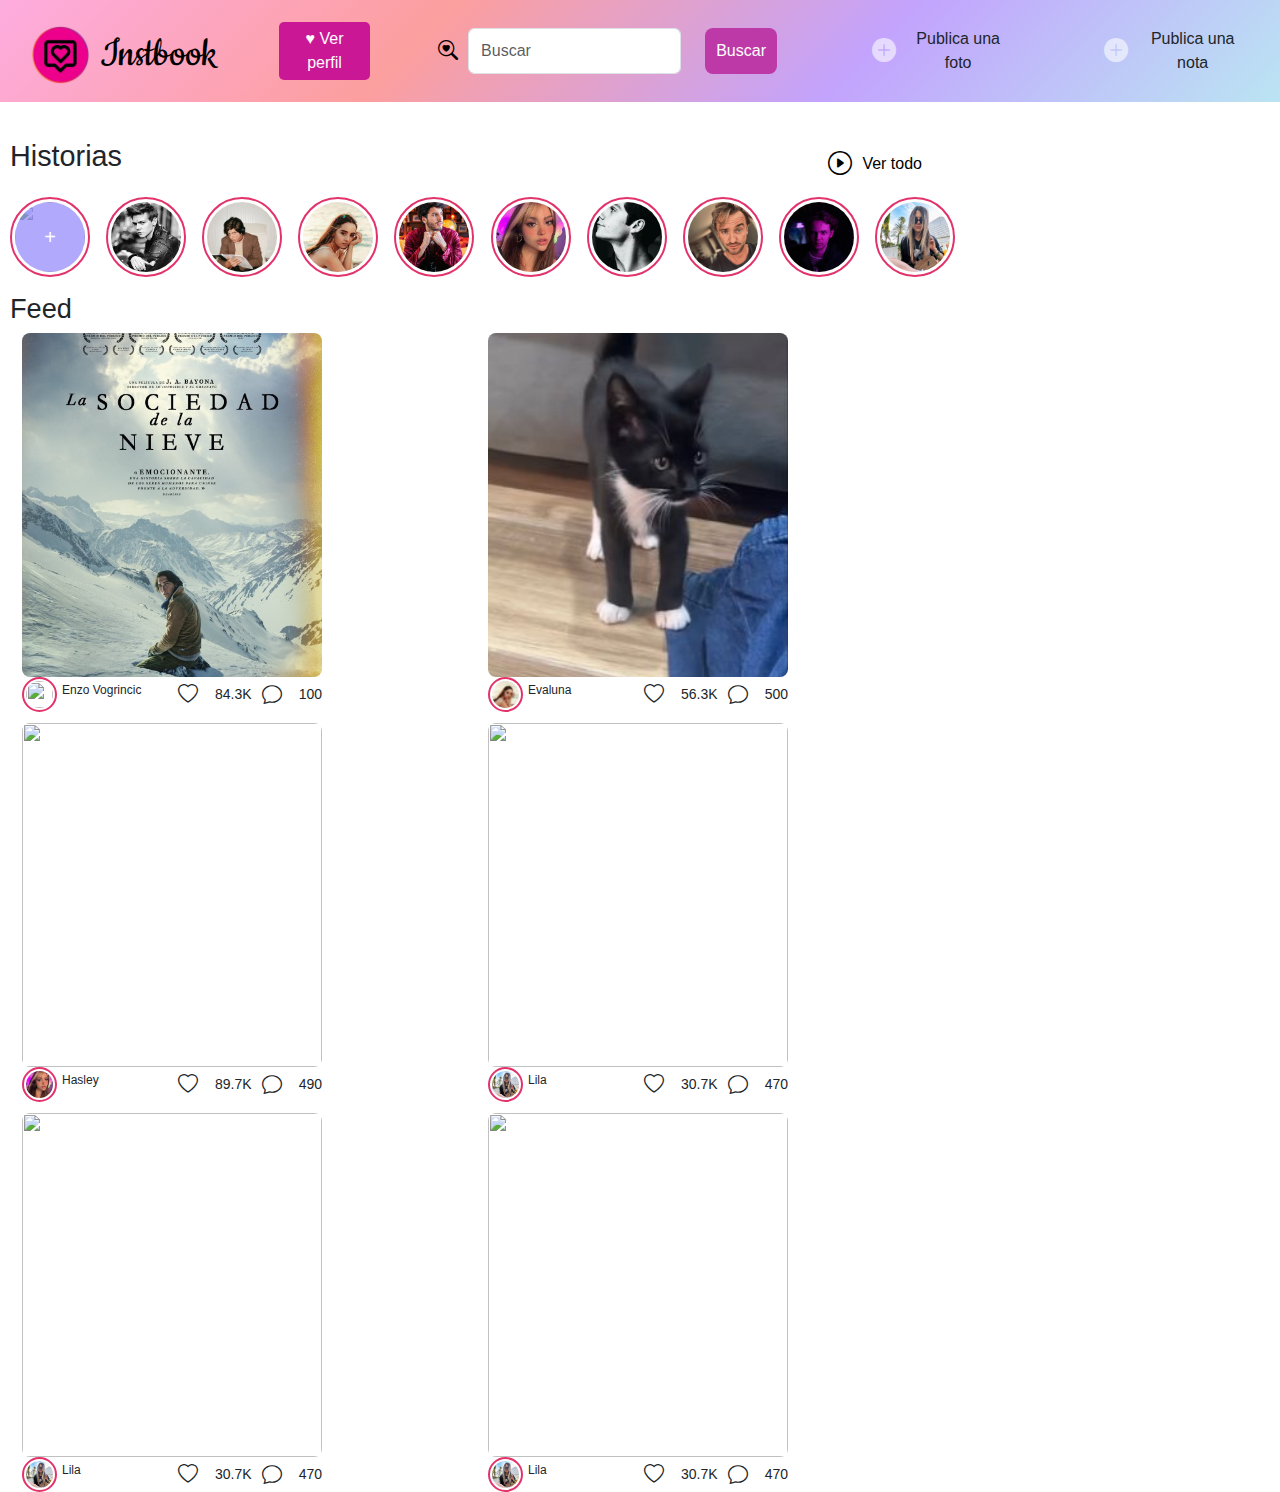
==== commit 413df1af: "avancee" ====
--- a/principal.html
+++ b/principal.html
@@ -10,132 +10,145 @@
     <link rel="stylesheet" href="https://cdn.jsdelivr.net/npm/bootstrap-icons@1.11.3/font/bootstrap-icons.min.css">
 </head>
 <body>
-    <nav class="navbar navbar-top">
+    <nav class="navbar navbar-expand-lg navbar">
         <div class="container-fluid">
-            <div class="top">
+            <div class="navbar-brand">
                 <div class="logo">
                     <img src="assets/img/logo.png" alt="logo">
                     Instbook
                 </div>
             </div>
-            <div class="header-content">
-                <nav class="navbar">
-                    <div class="container-fluid search">
+            <button class="navbar-toggler" type="button" data-bs-toggle="collapse" data-bs-target="#navbarSupportedContent" aria-controls="navbarSupportedContent" aria-expanded="false" aria-label="Toggle navigation">
+                <span class="navbar-toggler-icon"></span>
+            </button>
+            <div class="collapse navbar-collapse header-content" id="navbarSupportedContent">
+                <ul class="navbar-nav me-auto mb-2 mb-lg-0">
+                    <li>
                         <button class="btn btn-sidebar" type="button" data-bs-toggle="offcanvas" data-bs-target="#staticBackdrop" aria-controls="staticBackdrop"> &#x2665; Ver perfil</button>
-                        <i class="bi bi-search-heart"></i>
-                        <form class="d-flex" role="search">
-                            <input class="form-control me-2" id="form-control" type="search" placeholder="Buscar" aria-label="Search">
-                            <button class="btn" id="btn-search" type="submit">Buscar</button>
-                        </form>
-                    </div>
-                </nav>
-                <!--  button-->
-                <a href="#" class="btn btn-text">
-                    <i class="bi bi-plus-circle-fill"></i>
-                    Publica una foto
-                </a>
-                <a href="#" class="btn btn-text">
-                    <i class="bi bi-plus-circle-fill"></i>
-                    Publica una nota
-                </a>
-                
+                    </li>
+                    <li>
+                        <div class="container-fluid search">
+                            <i class="bi bi-search-heart lupa"></i>
+                            <form class="d-flex" role="search">
+                                <input class="form-control me-2" id="form-control" type="search" placeholder="Buscar" aria-label="Search">
+                                <button class="btn" id="btn-search" type="submit">Buscar</button>
+                            </form>
+                        </div>
+                    </li>
+                    <li>
+                        <!--  button-->
+                        <a href="#" class="btn btn-text">
+                            <i class="bi bi-plus-circle-fill"></i>
+                            Publica una foto
+                        </a>
+                    </li>
+                    <li>
+                        <a href="#" class="btn btn-text">
+                            <i class="bi bi-plus-circle-fill"></i>
+                            Publica una nota
+                        </a>
+                    </li>
+                </ul>
             </div>
         </div>
+    </nav>
+
     <div class="offcanvas offcanvas-start" data-bs-backdrop="static" tabindex="-1" id="staticBackdrop" aria-labelledby="staticBackdropLabel">
-            <div class="offcanvas-header">
-                <h5 class="offcanvas-title" id="staticBackdropLabel">Perfil</h5>
-                <button type="button" class="btn-close" data-bs-dismiss="offcanvas" aria-label="Close"></button>
+        <div class="offcanvas-header">
+            <h5 class="offcanvas-title" id="staticBackdropLabel">Perfil</h5>
+            <button type="button" class="btn-close" data-bs-dismiss="offcanvas" aria-label="Close"></button>
+        </div>
+        <div class="offcanvas-body">
+             <div class="profile">
+                 <div class="profile-img">
+                     <img src="https://media.glamour.mx/photos/65a6c3a4aacebf14d2e77e06/master/w_1600%2Cc_limit/IMG_7703.jpeg" alt="enzo">
+                </div>
+                <div class="name">
+                    <h1>user</h1>
+                    <img src="" alt="">
+                </div>
+                    <span>@user </span>
+                </div>
+                <!-- about -->
+                <div class="about">
+                    <!-- box 1 -->
+                    <div class="box">
+                        <h3>54</h3>
+                        <span>Publicaciones</span>
+                    </div>
+                    <!-- box 2 -->
+                    <div class="box">
+                        <h3>14.3K</h3>
+                        <span>Seguidores</span>
+                    </div>
+                    <!-- box 3 -->
+                    <div class="box">
+                        <h3>14</h3>
+                        <span>Siguiendo</span>
+                    </div>
+                </div>
+                <!-- menu -->
+                <div class="menu">
+                <div class="active">
+                    <a href="#">
+                        <span class="icon">
+                            <i class="bi bi-border-all"></i>
+                        </span>
+                         Feed
+                    </a>
+        
+                    <a href="#">
+                        <span class="icon">
+                            <i class="bi bi-search"></i>
+                        </span>
+                        Explora
+                    </a>
+        
+                    <a href="#">
+                        <span class="icon">
+                            <i class="bi bi-bell-fill"></i>
+                        </span>
+                        Notificaciones
+                    </a>
+        
+                    <a href="#">
+                        <span class="icon">
+                            <i class="bi bi-envelope-check-fill"></i>
+                        </span>
+                        Mensages
+                    </a>
+        
+                    <a href="#">
+                        <span class="icon">
+                            <i class="bi bi-send"></i>
+                        </span>
+                        Direct
+                    </a>
+        
+                    <a href="#">
+                        <span class="icon">
+                            <i class="bi bi-bar-chart-line-fill"></i>
+                        </span>
+                        Estatus
+                    </a>
+        
+                    <a href="#">
+                        <span class="icon">
+                            <i class="bi bi-gear-fill"></i>
+                        </span>
+                        Configuración
+                    </a>
+                    <a href="#" id="cerrar_sesion">
+                        <span class="icon">
+                            <i class="bi bi-box-arrow-left"></i>
+                        </span>
+                       Cerrar sesión</a>
+                    </a>
+                </div>
             </div>
-            <div class="offcanvas-body">
-                 <div class="profile">
-                     <div class="profile-img">
-                         <img src="https://media.glamour.mx/photos/65a6c3a4aacebf14d2e77e06/master/w_1600%2Cc_limit/IMG_7703.jpeg" alt="enzo">
-                    </div>
-                    <div class="name">
-                        <h1>user</h1>
-                        <img src="" alt="">
-                    </div>
-                        <span>@user </span>
-                    </div>
-                    <!-- about -->
-                    <div class="about">
-                        <!-- box 1 -->
-                        <div class="box">
-                            <h3>54</h3>
-                            <span>Publicaciones</span>
-                        </div>
-                        <!-- box 2 -->
-                        <div class="box">
-                            <h3>14.3K</h3>
-                            <span>Seguidores</span>
-                        </div>
-                        <!-- box 3 -->
-                        <div class="box">
-                            <h3>14</h3>
-                            <span>Siguiendo</span>
-                        </div>
-                    </div>
-                    <!-- menu -->
-                    <div class="menu">
-                    <div class="active">
-                        <a href="#">
-                            <span class="icon">
-                                <i class="bi bi-border-all"></i>
-                            </span>
-                             Feed
-                        </a>
-            
-                        <a href="#">
-                            <span class="icon">
-                                <i class="bi bi-search"></i>
-                            </span>
-                            Explora
-                        </a>
-            
-                        <a href="#">
-                            <span class="icon">
-                                <i class="bi bi-bell-fill"></i>
-                            </span>
-                            Notificaciones
-                        </a>
-            
-                        <a href="#">
-                            <span class="icon">
-                                <i class="bi bi-envelope-check-fill"></i>
-                            </span>
-                            Mensages
-                        </a>
-            
-                        <a href="#">
-                            <span class="icon">
-                                <i class="bi bi-send"></i>
-                            </span>
-                            Direct
-                        </a>
-            
-                        <a href="#">
-                            <span class="icon">
-                                <i class="bi bi-bar-chart-line-fill"></i>
-                            </span>
-                            Estatus
-                        </a>
-            
-                        <a href="#">
-                            <span class="icon">
-                                <i class="bi bi-gear-fill"></i>
-                            </span>
-                            Configuración
-                        </a>
-                        <a href="#">
-                            <span class="icon">
-                                <i class="bi bi-box-arrow-left"></i>
-                            </span>
-                            Cerrar sesión
-                        </a>
-                    </div>
-                </div>
-            </div>
-        </nav>
+        </div>
+    </div>
+    
          <!-- Contenido principal -->
          <div class="col-lg-9 col-md-8">
             <div class="main-home">
@@ -330,7 +343,7 @@
              </div>
          </div>  
             
-    <script src="assets/js/firebase/sidebar.js"></script>
+    <script src="assets/js/firebase/logout.js"></script>
     <script src="https://cdn.jsdelivr.net/npm/bootstrap@5.3.3/dist/js/bootstrap.bundle.min.js" integrity="sha384-YvpcrYf0tY3lHB60NNkmXc5s9fDVZLESaAA55NDzOxhy9GkcIdslK1eN7N6jIeHz" crossorigin="anonymous"></script>
 </body>
 </html>--- a/assets/css/principal.css
+++ b/assets/css/principal.css
@@ -8,14 +8,32 @@
     font-family: Arial, sans-serif;
 }
 
-.container-fluid {
-   width: 100px;
-   height: 100px;
-}
-
-.navbar-top{
-    background:linear-gradient(135deg, #fd9fdadc, #fc9696ea, #bd9bfdea, #b2e1f1e3); ;
-}
+.navbar {
+    background:linear-gradient(135deg, #fd9fdadc, #fc9696ea, #bd9bfdea, #b2e1f1e3);
+    width: 100%; /* Asegura que la barra de navegación ocupe todo el ancho de su contenedor */
+}
+
+.navbar-nav {
+    display: flex;
+    justify-content: center; /* Alinea los elementos al centro horizontal */
+    align-items: center; /* Alinea los elementos al centro vertical */
+    list-style: none;
+    padding: 0;
+}
+
+.navbar-nav li {
+    margin-left: 30px; /* Espaciado entre elementos */
+}
+
+.search {
+    display: flex; /* Hace que el contenedor sea un flexbox */
+    align-items: center; /* Alinea verticalmente los elementos */
+}
+
+.lupa {
+    margin-right: 10px; /* Espacio entre el ícono de la lupa y el formulario */
+}
+
 
 .logo {
     font-family: Cookie;
@@ -111,7 +129,7 @@
     color: #000;
 }
 .offcanvas-body {
-    margin-top: 0;
+
     background:linear-gradient(135deg, #fd9fdadc, #fc9696ea, #bd9bfdea, #b2e1f1e3);
 }
 .profile {
@@ -369,4 +387,25 @@
 .likes span {
     font-size: 14px;
     margin-left: 7px;
-}+}
+
+@media (max-width: 991.98px) {
+    .navbar-nav {
+        flex-direction: column;
+        align-items: flex-start;
+    }
+
+    .navbar-nav .nav-item {
+        margin-bottom: 10px;
+    }
+
+    .search {
+        display: flex;
+        align-items: center;
+    }
+
+    .search form {
+        margin-top: 10px;
+    }
+}
+
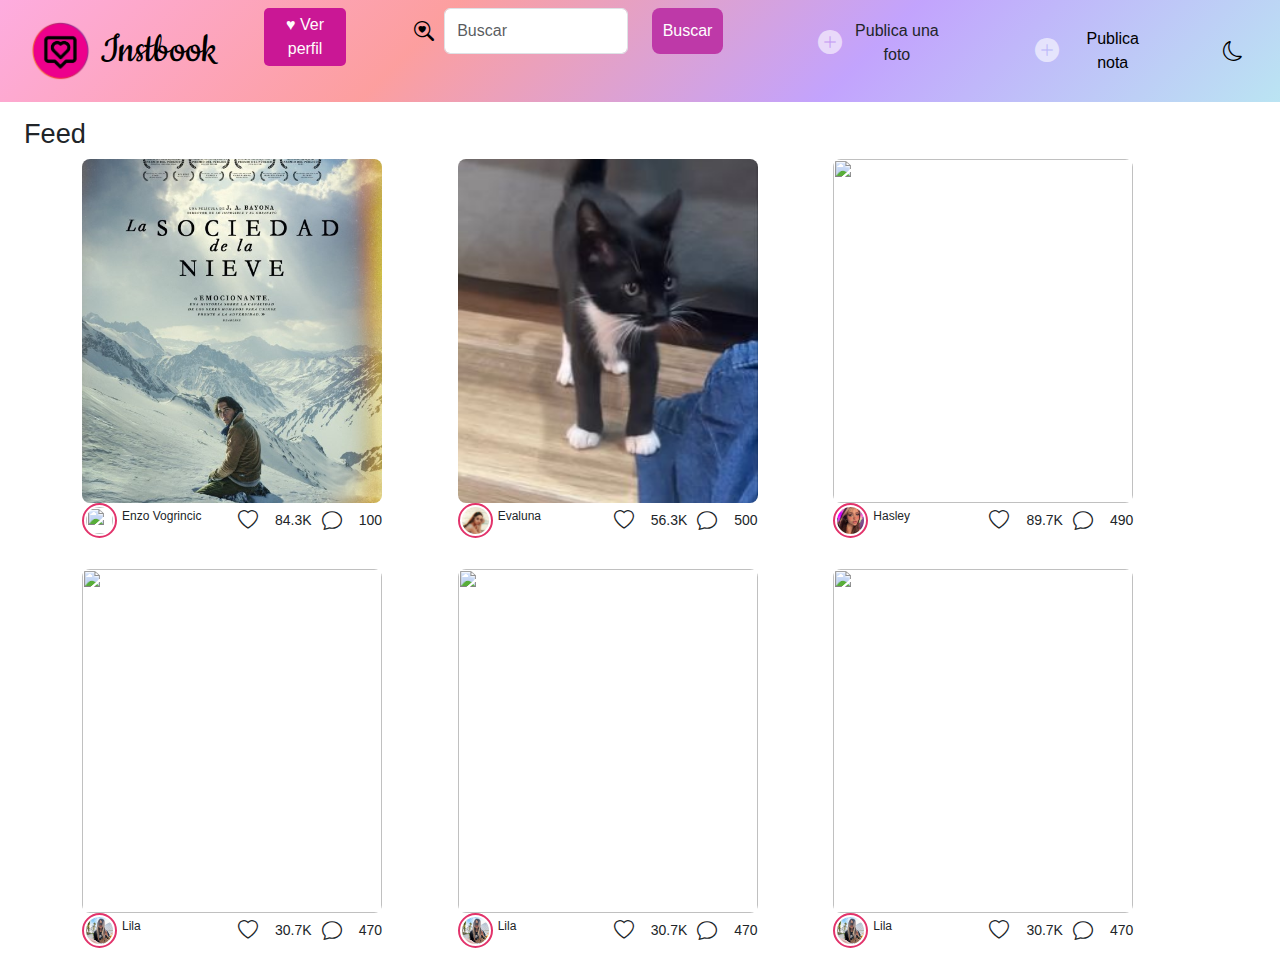
==== commit df8f4f58: "avanceee" ====
--- a/principal.html
+++ b/principal.html
@@ -13,6 +13,7 @@
     <nav class="navbar navbar-expand-lg navbar">
         <div class="container-fluid">
             <div class="navbar-brand">
+
                 <div class="logo">
                     <img src="assets/img/logo.png" alt="logo">
                     Instbook
@@ -45,8 +46,25 @@
                     <li>
                         <a href="#" class="btn btn-text">
                             <i class="bi bi-plus-circle-fill"></i>
-                            Publica una nota
+                            <button id="boton-publicar">Publica nota</button>
+                            <div class="cuadro-flotante oculto">
+                                <form action="#">
+                                  <label for="titulo">Título:</label>
+                                  <input type="text" id="titulo" name="titulo">
+                              
+                                  <label for="contenido">Contenido:</label>
+                                  <textarea id="contenido" name="contenido"></textarea>
+                              
+                                  <button type="submit">Enviar</button>
+                                  
+                                </form>
+                            </div>
                         </a>
+                    </li>
+                    <li class="d-flex">
+                        <div class="dark-mode-toggle" onclick="toggleDarkMode()">
+                            <i class="bi bi-moon"></i>
+                        </div>
                     </li>
                 </ul>
             </div>
@@ -148,202 +166,150 @@
             </div>
         </div>
     </div>
+
+    <!-- main posts -->
+    <div class="feed mx-4">
+        <h1>Feed</h1>
+    </div>
     
-         <!-- Contenido principal -->
-         <div class="col-lg-9 col-md-8">
-            <div class="main-home">
-             <!-- stories -->
-             <div class="stories-title">
-                 <h1>Historias</h1>
-                 <a href="#" class="btn">
-                     <i class="bi bi-play-circle"></i>
-                     <div class="text">Ver todo</div>
-                 </a>
-             </div>
-             <!-- stories content-->
-             <div class="stories">
-              <!-- stories 1 -->
-              <div class="stories-img color">
-                 <img src="https://media.glamour.mx/photos/65a6c3a4aacebf14d2e77e06/master/w_1600%2Cc_limit/IMG_7703.jpeg" alt="">
-                 <div class="add">+</div>
-              </div>
-              <!-- stories 2 -->
-             <div class="stories-img">
-                 <img src="assets/img/WhatsApp Image 2024-02-28 at 5.52.39 PM.jpeg" alt="">
-             </div>
-             <!-- stories 3 -->
-             <div class="stories-img">
-                 <img src="assets/img/WhatsApp Image 2024-02-28 at 5.52.40 PM.jpeg" alt="">
-             </div>
-             <!-- stories 4 -->
-             <div class="stories-img">
-                 <img src="assets/img/WhatsApp Image 2024-02-28 at 5.52.39 PM (3).jpeg" alt="">
-             </div>
-             <!-- stories 5 -->
-             <div class="stories-img">
-                 <img src="assets/img/WhatsApp Image 2024-02-28 at 5.52.39 PM (2).jpeg" alt="">
-             </div>
-             <!-- stories 6 -->
-             <div class="stories-img">
-                 <img src="assets/img/WhatsApp Image 2024-02-28 at 5.52.39 PM (1).jpeg" alt="">
-             </div>
-             <!-- stories 7 -->
-             <div class="stories-img">
-                 <img src="assets/img/WhatsApp Image 2024-02-28 at 5.52.38 PM.jpeg" alt="">
-             </div>
-             <!-- stories 8 -->
-             <div class="stories-img">
-                 <img src="assets/img/WhatsApp Image 2024-02-28 at 5.52.38 PM (2).jpeg" alt="">
-             </div>
-             <!-- stories 9 -->
-             <div class="stories-img">
-                 <img src="assets/img/WhatsApp Image 2024-02-28 at 5.52.38 PM (1).jpeg" alt="">
-             </div>
-             <!-- stories 10 -->
-             <div class="stories-img">
-                 <img src="assets/img/WhatsApp Image 2024-02-28 at 5.52.37 PM (2).jpeg" alt="">
-             </div>
-         </div>
-        <!-- main posts -->
-         <div class="feed">
-             <h1>Feed</h1>
-         </div>
-         <!--posts -->
-         <div class="container">
-             <div class="row">
-                 <div class="col-md-12">
-                     <div class="main-posts">
-                         <!-- Box 1 -->
-                         <div class="col-md-4">
-                             <div class="post-box">
-                                 <img src="assets/img/WhatsApp Image 2024-02-28 at 5.52.38 PM (3).jpeg" alt="">
-                                 <div class="post-info">
-                                    <div class="post-profile">
-                                         <div class="post-img">
-                                             <img src="https://media.glamour.mx/photos/65a6c3a4aacebf14d2e77e06/master/w_1600%2Cc_limit/IMG_7703.jpeg" alt="">
-                                          </div>
-                                             <h3>Enzo Vogrincic</h3>
-                                         </div>
-                                         <div class="likes">
-                                             <i class="bi bi-heart"></i>
-                                             <span>84.3K</span>
-                                             <i class="bi bi-chat"></i>
-                                             <span>100</span>
-                                         </div>
+     <!--posts -->
+     <div class="container">
+        <div class="row">
+            <div class="col-md-12">
+                <div class="main-posts">
+                    <!-- Box 1 -->
+                    <div class="col-md-4">
+                        <div class="post-box">
+                            <img src="assets/img/WhatsApp Image 2024-02-28 at 5.52.38 PM (3).jpeg" alt="">
+                            <div class="post-info">
+                               <div class="post-profile">
+                                    <div class="post-img">
+                                        <img src="https://media.glamour.mx/photos/65a6c3a4aacebf14d2e77e06/master/w_1600%2Cc_limit/IMG_7703.jpeg" alt="">
                                      </div>
-                                 </div>
-                             </div>
-                         <!-- box 2 -->
-                         <div class="col-md-4">
-                             <div class="post-box">
-                                 <img src="assets/img/WhatsApp Image 2024-02-28 at 5.52.37 PM.jpeg" alt="">
-                                 <div class="post-info">
-                                     <div class="post-profile">
-                                         <div class="post-img">
-                                             <img src="assets/img/WhatsApp Image 2024-02-28 at 5.52.39 PM (3).jpeg" alt="">
-                                         </div>
-                                         <h3>Evaluna</h3>
-                                     </div>
-                                     <div class="likes">
-                                         <i class="bi bi-heart"></i>
-                                          <span>56.3K</span>
-                                          <i class="bi bi-chat"></i>
-                                          <span>500</span>
-                                     </div>
-                                 </div>
-                             </div>
-                         </div>
-
-                         <!-- box 3 -->
-                         <div class="col-md-4">
-                             <div class="post-box">
-                                 <img src="https://i.pinimg.com/736x/2d/d5/45/2dd54537d0aefa5e987e5c9320533e78.jpg" alt="">
-                                 <div class="post-info">
-                                     <div class="post-profile">
-                                         <div class="post-img">
-                                             <img src="assets/img/WhatsApp Image 2024-02-28 at 5.52.39 PM (1).jpeg" alt="">
-                                         </div>
-                                         <h3>Hasley</h3>
-                                     </div>
-                                     <div class="likes">
-                                         <i class="bi bi-heart"></i>
-                                         <span>89.7K</span>
-                                         <i class="bi bi-chat"></i>
-                                        <span>490</span>
-                                     </div>
-                                 </div>
-                             </div>
-                         </div>
-
-                         <!-- box 4 -->
-                         <div class="col-md-4">
-                             <div class="post-box">
-                                 <img src="https://i.pinimg.com/originals/5d/a3/0c/5da30cae46f155f041043cb90d8bd55e.jpg" alt="">
-                                 <div class="post-info">
-                                     <div class="post-profile">
-                                         <div class="post-img">
-                                             <img src="assets/img/WhatsApp Image 2024-02-28 at 5.52.37 PM (2).jpeg" alt="">
-                                         </div>
-                                         <h3>Lila</h3>
-                                     </div>
-                                     <div class="likes">
-                                         <i class="bi bi-heart"></i>
-                                         <span>30.7K</span>
-                                         <i class="bi bi-chat"></i>
-                                         <span>470</span>
-                                     </div>
-                                 </div>
-                             </div>
-                         </div>
-
-                          <!-- box 5-->
-                          <div class="col-md-4">
-                             <div class="post-box">
-                                 <img src="https://i.pinimg.com/originals/5d/a3/0c/5da30cae46f155f041043cb90d8bd55e.jpg" alt="">
-                                 <div class="post-info">
-                                     <div class="post-profile">
-                                         <div class="post-img">
-                                             <img src="assets/img/WhatsApp Image 2024-02-28 at 5.52.37 PM (2).jpeg" alt="">
-                                         </div>
-                                         <h3>Lila</h3>
-                                     </div>
-                                     <div class="likes">
-                                         <i class="bi bi-heart"></i>
-                                         <span>30.7K</span>
-                                         <i class="bi bi-chat"></i>
-                                         <span>470</span>
-                                     </div>
-                                 </div>
-                             </div>
-                         </div>
-
-                         <!-- box 6-->
-                         <div class="col-md-4">
-                             <div class="post-box">
-                                 <img src="https://i.pinimg.com/originals/5d/a3/0c/5da30cae46f155f041043cb90d8bd55e.jpg" alt="">
-                                 <div class="post-info">
-                                     <div class="post-profile">
-                                         <div class="post-img">
-                                             <img src="assets/img/WhatsApp Image 2024-02-28 at 5.52.37 PM (2).jpeg" alt="">
-                                         </div>
-                                         <h3>Lila</h3>
-                                     </div>
-                                     <div class="likes">
-                                         <i class="bi bi-heart"></i>
-                                         <span>30.7K</span>
-                                         <i class="bi bi-chat"></i>
-                                         <span>470</span>
-                                     </div>
-                                 </div>
-                             </div>
-                         </div>
-                         
-                     </div>
-                 </div>
-             </div>
-         </div>  
-            
+                                        <h3>Enzo Vogrincic</h3>
+                                    </div>
+                                    <div class="likes">
+                                        <i class="bi bi-heart"></i>
+                                        <span>84.3K</span>
+                                        <i class="bi bi-chat"></i>
+                                        <span>100</span>
+                                    </div>
+                                </div>
+                            </div>
+                        </div>
+                    <!-- box 2 -->
+                    <div class="col-md-4">
+                        <div class="post-box">
+                            <img src="assets/img/WhatsApp Image 2024-02-28 at 5.52.37 PM.jpeg" alt="">
+                            <div class="post-info">
+                                <div class="post-profile">
+                                    <div class="post-img">
+                                        <img src="assets/img/WhatsApp Image 2024-02-28 at 5.52.39 PM (3).jpeg" alt="">
+                                    </div>
+                                    <h3>Evaluna</h3>
+                                </div>
+                                <div class="likes">
+                                    <i class="bi bi-heart"></i>
+                                     <span>56.3K</span>
+                                     <i class="bi bi-chat"></i>
+                                     <span>500</span>
+                                </div>
+                            </div>
+                        </div>
+                    </div>
+
+                    <!-- box 3 -->
+                    <div class="col-md-4">
+                        <div class="post-box">
+                            <img src="https://i.pinimg.com/736x/2d/d5/45/2dd54537d0aefa5e987e5c9320533e78.jpg" alt="">
+                            <div class="post-info">
+                                <div class="post-profile">
+                                    <div class="post-img">
+                                        <img src="assets/img/WhatsApp Image 2024-02-28 at 5.52.39 PM (1).jpeg" alt="">
+                                    </div>
+                                    <h3>Hasley</h3>
+                                </div>
+                                <div class="likes">
+                                    <i class="bi bi-heart"></i>
+                                    <span>89.7K</span>
+                                    <i class="bi bi-chat"></i>
+                                   <span>490</span>
+                                </div>
+                            </div>
+                        </div>
+                    </div>
+
+                    <!-- box 4 -->
+                    <div class="col-md-4">
+                        <div class="post-box">
+                            <img src="https://i.pinimg.com/originals/5d/a3/0c/5da30cae46f155f041043cb90d8bd55e.jpg" alt="">
+                            <div class="post-info">
+                                <div class="post-profile">
+                                    <div class="post-img">
+                                        <img src="assets/img/WhatsApp Image 2024-02-28 at 5.52.37 PM (2).jpeg" alt="">
+                                    </div>
+                                    <h3>Lila</h3>
+                                </div>
+                                <div class="likes">
+                                    <i class="bi bi-heart"></i>
+                                    <span>30.7K</span>
+                                    <i class="bi bi-chat"></i>
+                                    <span>470</span>
+                                </div>
+                            </div>
+                        </div>
+                    </div>
+
+                     <!-- box 5-->
+                     <div class="col-md-4">
+                        <div class="post-box">
+                            <img src="https://i.pinimg.com/originals/5d/a3/0c/5da30cae46f155f041043cb90d8bd55e.jpg" alt="">
+                            <div class="post-info">
+                                <div class="post-profile">
+                                    <div class="post-img">
+                                        <img src="assets/img/WhatsApp Image 2024-02-28 at 5.52.37 PM (2).jpeg" alt="">
+                                    </div>
+                                    <h3>Lila</h3>
+                                </div>
+                                <div class="likes">
+                                    <i class="bi bi-heart"></i>
+                                    <span>30.7K</span>
+                                    <i class="bi bi-chat"></i>
+                                    <span>470</span>
+                                </div>
+                            </div>
+                        </div>
+                    </div>
+
+                    <!-- box 6-->
+                    <div class="col-md-4">
+                        <div class="post-box">
+                            <img src="https://i.pinimg.com/originals/5d/a3/0c/5da30cae46f155f041043cb90d8bd55e.jpg" alt="">
+                            <div class="post-info">
+                                <div class="post-profile">
+                                    <div class="post-img">
+                                        <img src="assets/img/WhatsApp Image 2024-02-28 at 5.52.37 PM (2).jpeg" alt="">
+                                    </div>
+                                    <h3>Lila</h3>
+                                </div>
+                                <div class="likes">
+                                    <i class="bi bi-heart"></i>
+                                    <span>30.7K</span>
+                                    <i class="bi bi-chat"></i>
+                                    <span>470</span>
+                                </div>
+                            </div>
+                        </div>
+                    </div>
+                    
+                </div>
+            </div>
+        </div>
+    </div>  
+       
     <script src="assets/js/firebase/logout.js"></script>
+    <script src="assets/js/Darkmode.js"></script>
+    <script src="assets/js/firebase/nota.js"></script>
     <script src="https://cdn.jsdelivr.net/npm/bootstrap@5.3.3/dist/js/bootstrap.bundle.min.js" integrity="sha384-YvpcrYf0tY3lHB60NNkmXc5s9fDVZLESaAA55NDzOxhy9GkcIdslK1eN7N6jIeHz" crossorigin="anonymous"></script>
 </body>
 </html>--- a/assets/css/principal.css
+++ b/assets/css/principal.css
@@ -8,45 +8,80 @@
     font-family: Arial, sans-serif;
 }
 
+/* Estilos base de la navbar */
 .navbar {
-    background:linear-gradient(135deg, #fd9fdadc, #fc9696ea, #bd9bfdea, #b2e1f1e3);
-    width: 100%; /* Asegura que la barra de navegación ocupe todo el ancho de su contenedor */
+    background: linear-gradient(135deg, #fd9fdadc, #fc9696ea, #bd9bfdea, #b2e1f1e3);
+    width: 100%;
+    padding: 10px 0;
 }
 
 .navbar-nav {
     display: flex;
-    justify-content: center; /* Alinea los elementos al centro horizontal */
-    align-items: center; /* Alinea los elementos al centro vertical */
+    justify-content: center;
     list-style: none;
     padding: 0;
 }
 
 .navbar-nav li {
-    margin-left: 30px; /* Espaciado entre elementos */
-}
-
+    margin: 0 15px;
+}
+
+/* Estilos para la búsqueda */
 .search {
-    display: flex; /* Hace que el contenedor sea un flexbox */
-    align-items: center; /* Alinea verticalmente los elementos */
+    display: flex;
+    align-items: center;
 }
 
 .lupa {
-    margin-right: 10px; /* Espacio entre el ícono de la lupa y el formulario */
-}
-
-
+    margin-right: 10px;
+}
+
+/* Estilos para el logo */
 .logo {
     font-family: Cookie;
     text-decoration: none;
     color: #000;
     font-size: 45px;
     padding-left: 18px;
-    padding-top: 8px;
     display: flex;
     align-items: center;
     margin: 0;
 }
 
+.logo img {
+    margin-right: 10px;
+    width: 60px;
+}
+
+.dark-mode-toggle {
+    cursor: pointer;
+    display: flex;
+    align-items: center;
+  }
+  
+  .dark-mode-toggle i {
+    font-size: 24px;
+    color: #fff;
+  }
+
+  .dark-mode {
+    background: #121212;
+    color: #fff;
+  }
+  
+  .dark-mode .sidebar {
+    background: #333;
+  }
+  
+  .dark-mode .sidebar a {
+    color: #fff;
+  }
+  
+  .dark-mode .header {
+    background: #333;
+    color: #fff;
+  }
+
 .top {
     display: flex;
     align-items: center;
@@ -54,7 +89,7 @@
 }
 
 .logo img {
-    margin-right: 10px; /* Espacio entre la imagen y el texto */
+    margin-right: 10px;
     width: 60px;
 }
 
@@ -123,6 +158,49 @@
     color: #000;
 }
 
+#boton-publicar {
+    background-color: transparent; /* Fondo transparente */
+    color: #000; /* Color de texto */
+    padding: 8px 12px; /* Ajusta el padding para cambiar el tamaño del botón */
+    border: none;
+    cursor: pointer;
+}
+
+.cuadro-flotante {
+    position: fixed;
+    top: 50%;
+    left: 50%;
+    transform: translate(-50%, -50%);
+    background-color: #fff;
+    padding: 20px;
+    border: 1px solid #ccc;
+    z-index: 10;
+    visibility: hidden;
+}
+
+.cuadro-flotante form {
+    display: flex;
+    flex-direction: column;
+}
+
+.cuadro-flotante label {
+    margin-bottom: 5px;
+}
+
+.cuadro-flotante input,
+.cuadro-flotante textarea {
+    padding: 5px;
+    border: 1px solid #ccc;
+    margin-bottom: 10px;
+}
+
+.cuadro-flotante button {
+    color: #000; /* Cambia el color del texto si es necesario */
+    padding: 8px 12px; /* Ajusta el padding para cambiar el tamaño del botón */
+    border: none;
+    cursor: pointer;
+}
+
 
 .offcanvas-header{
     background: #c9448d;
@@ -218,14 +296,7 @@
 
 /* main home */
 
-.main-home{
-    width: 100%;
-    height: 100vh;
-    top: 0;
-    padding: 5px;
-    padding-left: 10px;
-    align-items: center;
-}
+
 
 .bi {
     font-size: 20px;
@@ -329,7 +400,7 @@
 
 .post-box{
     width: 300px;
- 
+    margin-bottom: 20px;
 }
 
 .post-box img{
@@ -389,23 +460,25 @@
     margin-left: 7px;
 }
 
-@media (max-width: 991.98px) {
+/* Media Queries para dispositivos pequeños */
+@media (max-width: 767px) {
+    .navbar {
+        flex-direction: column;
+        align-items: center;
+    }
+
     .navbar-nav {
         flex-direction: column;
-        align-items: flex-start;
-    }
-
-    .navbar-nav .nav-item {
-        margin-bottom: 10px;
-    }
-
-    .search {
-        display: flex;
         align-items: center;
     }
 
-    .search form {
+    .navbar-nav li {
+        margin: 10px 0;
+    }
+
+    .search {
         margin-top: 10px;
     }
 }
 
+
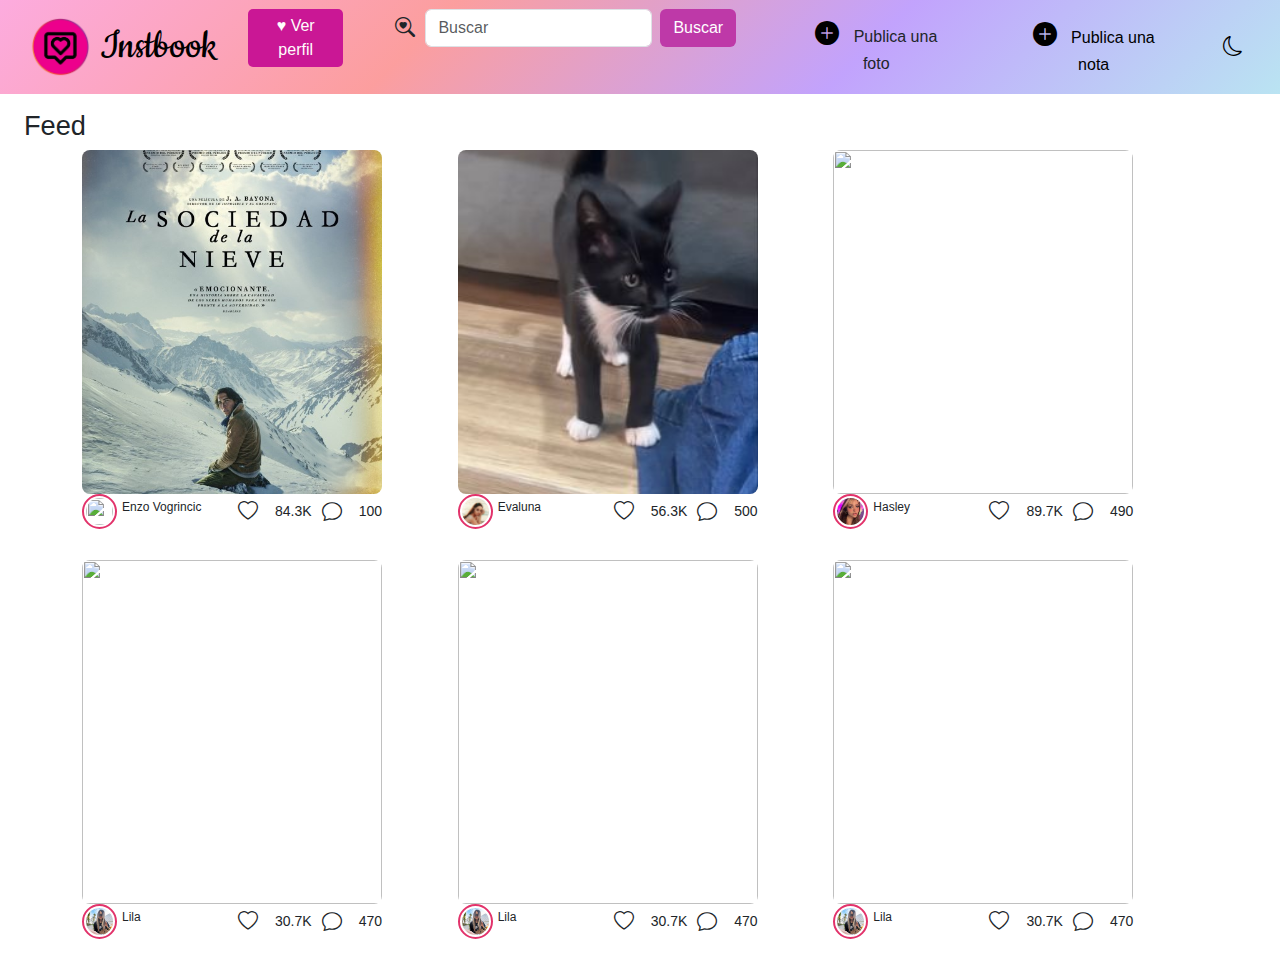
==== commit 4b9d8efc: "final" ====
--- a/principal.html
+++ b/principal.html
@@ -10,10 +10,9 @@
     <link rel="stylesheet" href="https://cdn.jsdelivr.net/npm/bootstrap-icons@1.11.3/font/bootstrap-icons.min.css">
 </head>
 <body>
-    <nav class="navbar navbar-expand-lg navbar">
+    <nav class="navbar navbar-expand-lg navbar-light bg-light">
         <div class="container-fluid">
             <div class="navbar-brand">
-
                 <div class="logo">
                     <img src="assets/img/logo.png" alt="logo">
                     Instbook
@@ -22,12 +21,12 @@
             <button class="navbar-toggler" type="button" data-bs-toggle="collapse" data-bs-target="#navbarSupportedContent" aria-controls="navbarSupportedContent" aria-expanded="false" aria-label="Toggle navigation">
                 <span class="navbar-toggler-icon"></span>
             </button>
-            <div class="collapse navbar-collapse header-content" id="navbarSupportedContent">
+            <div class="collapse navbar-collapse" id="navbarSupportedContent">
                 <ul class="navbar-nav me-auto mb-2 mb-lg-0">
-                    <li>
+                    <li class="nav-item">
                         <button class="btn btn-sidebar" type="button" data-bs-toggle="offcanvas" data-bs-target="#staticBackdrop" aria-controls="staticBackdrop"> &#x2665; Ver perfil</button>
                     </li>
-                    <li>
+                    <li class="nav-item">
                         <div class="container-fluid search">
                             <i class="bi bi-search-heart lupa"></i>
                             <form class="d-flex" role="search">
@@ -36,32 +35,31 @@
                             </form>
                         </div>
                     </li>
-                    <li>
-                        <!--  button-->
+                    <li class="nav-item">
                         <a href="#" class="btn btn-text">
                             <i class="bi bi-plus-circle-fill"></i>
                             Publica una foto
                         </a>
                     </li>
-                    <li>
-                        <a href="#" class="btn btn-text">
+                    <li class="nav-item">
+                        <a href="#" class="btn btn-text" id="boton-publicar">
                             <i class="bi bi-plus-circle-fill"></i>
-                            <button id="boton-publicar">Publica nota</button>
-                            <div class="cuadro-flotante oculto">
-                                <form action="#">
-                                  <label for="titulo">Título:</label>
-                                  <input type="text" id="titulo" name="titulo">
-                              
-                                  <label for="contenido">Contenido:</label>
-                                  <textarea id="contenido" name="contenido"></textarea>
-                              
-                                  <button type="submit">Enviar</button>
-                                  
-                                </form>
-                            </div>
+                            Publica una nota
                         </a>
-                    </li>
-                    <li class="d-flex">
+                        <div class="cuadro-flotante oculto" id="miDiv">
+                            <form action="#">
+                                <button id="cerrarDiv" type="button" class="btn-close" aria-label="Close">
+                                    <span aria-hidden="true"></span>
+                                </button>
+                                <label for="titulo">Título:</label>
+                                <input type="text" id="titulo" name="titulo">
+                                <label for="contenido">Contenido:</label>
+                                <textarea id="contenido" name="contenido"></textarea>
+                                <button class="enviar" type="submit">Enviar</button>
+                            </form>
+                        </div>
+                    </li>
+                    <li class="nav-item d-flex">
                         <div class="dark-mode-toggle" onclick="toggleDarkMode()">
                             <i class="bi bi-moon"></i>
                         </div>
@@ -70,6 +68,7 @@
             </div>
         </div>
     </nav>
+    
 
     <div class="offcanvas offcanvas-start" data-bs-backdrop="static" tabindex="-1" id="staticBackdrop" aria-labelledby="staticBackdropLabel">
         <div class="offcanvas-header">
--- a/assets/css/principal.css
+++ b/assets/css/principal.css
@@ -7,6 +7,7 @@
     padding: 0;
     font-family: Arial, sans-serif;
 }
+
 
 /* Estilos base de la navbar */
 .navbar {
@@ -54,14 +55,11 @@
 }
 
 .dark-mode-toggle {
+    font-size: 24px;
     cursor: pointer;
     display: flex;
     align-items: center;
-  }
-  
-  .dark-mode-toggle i {
-    font-size: 24px;
-    color: #fff;
+    color: #000;
   }
 
   .dark-mode {
@@ -158,6 +156,17 @@
     color: #000;
 }
 
+/* Ajusta la posición de los elementos hacia la derecha */
+.navbar-nav {
+    margin-left: auto;
+}
+
+/* Cambia el color del logo de la luna y el sol a negro */
+.dark-mode-toggle {
+    color: black;
+}
+
+
 #boton-publicar {
     background-color: transparent; /* Fondo transparente */
     color: #000; /* Color de texto */
@@ -166,17 +175,19 @@
     cursor: pointer;
 }
 
-.cuadro-flotante {
+ .cuadro-flotante {
     position: fixed;
     top: 50%;
     left: 50%;
     transform: translate(-50%, -50%);
     background-color: #fff;
-    padding: 20px;
-    border: 1px solid #ccc;
+    padding: 40px; /* Ajusta el padding para hacer el cuadro más grande */
+    border: 2px solid #000000;
+    border-radius: 15px; /* Agrega bordes redondos */
     z-index: 10;
-    visibility: hidden;
-}
+    display: none;
+}
+    
 
 .cuadro-flotante form {
     display: flex;
@@ -189,8 +200,9 @@
 
 .cuadro-flotante input,
 .cuadro-flotante textarea {
-    padding: 5px;
+    padding: 10px;
     border: 1px solid #ccc;
+    border-radius: 3px;
     margin-bottom: 10px;
 }
 
@@ -201,6 +213,20 @@
     cursor: pointer;
 }
 
+.enviar {
+    background-color: #ca1795;
+    border-radius: 5px;
+}
+
+.enviar:hover {
+    background-color: #da3790;
+}
+
+.btn-close {
+    position: absolute;
+    top: 0;
+    right: 0;
+}
 
 .offcanvas-header{
     background: #c9448d;
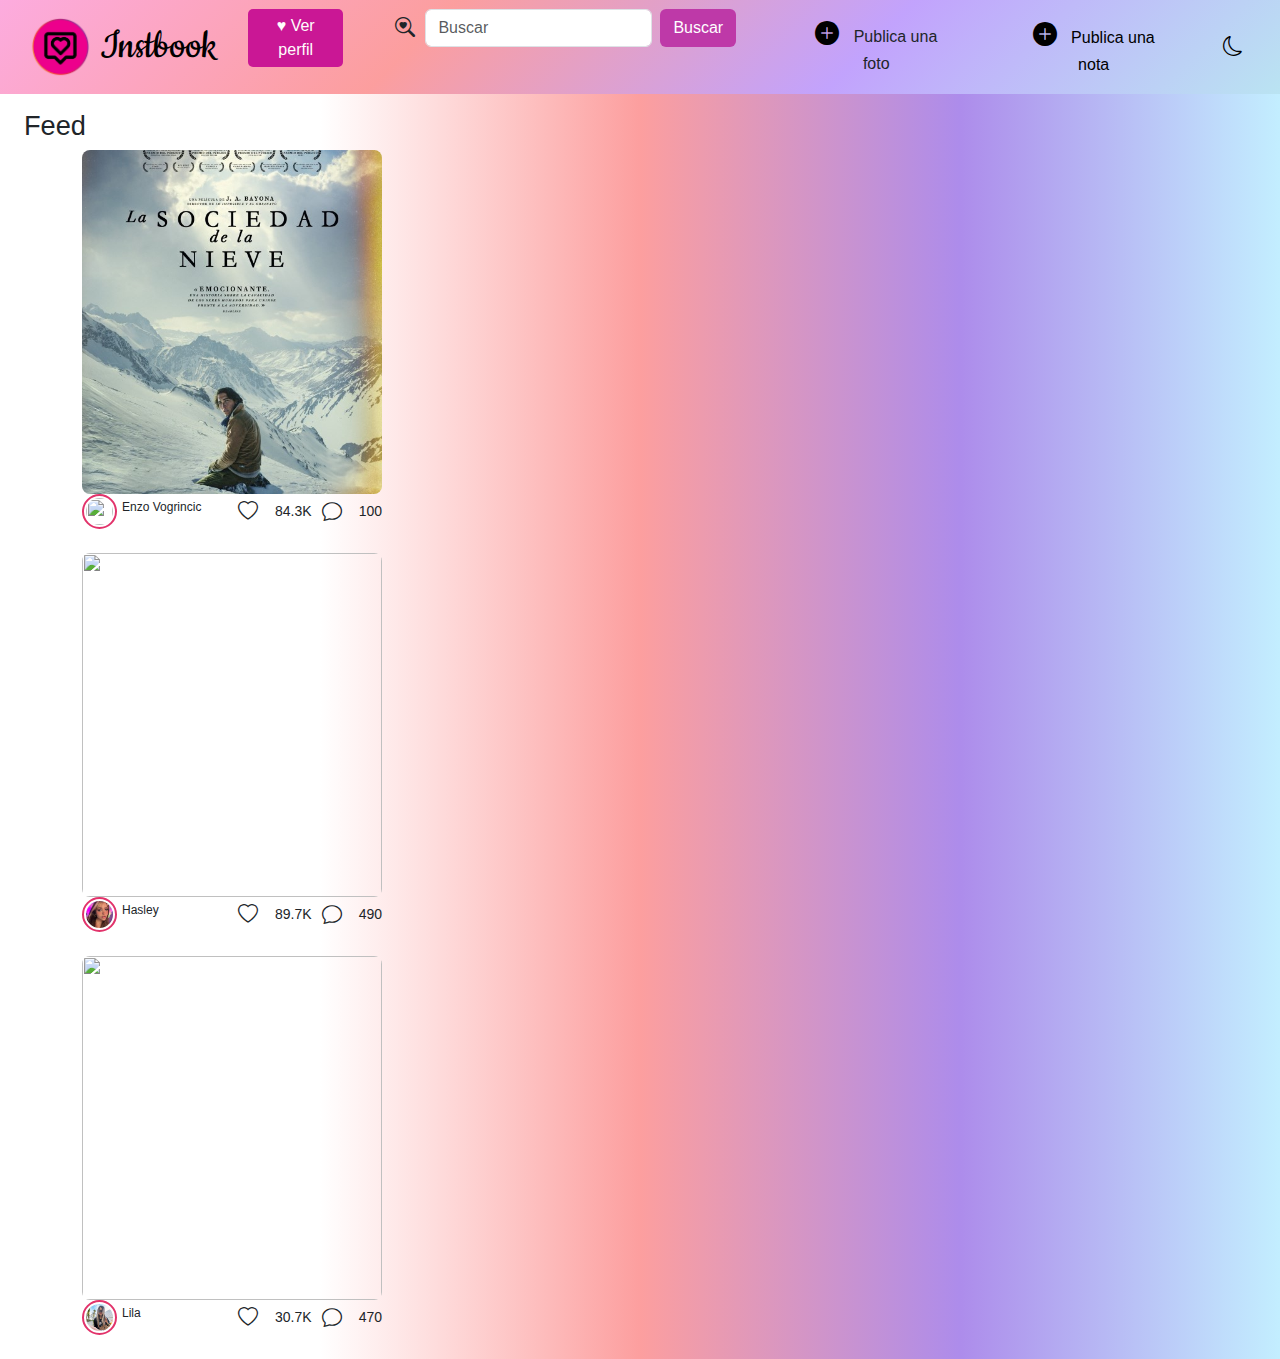
==== commit aaa70b11: "finalizando2" ====
--- a/principal.html
+++ b/principal.html
@@ -171,139 +171,73 @@
         <h1>Feed</h1>
     </div>
     
-     <!--posts -->
-     <div class="container">
+    
+    <!--posts -->
+    <div class="container">
         <div class="row">
-            <div class="col-md-12">
-                <div class="main-posts">
-                    <!-- Box 1 -->
-                    <div class="col-md-4">
-                        <div class="post-box">
-                            <img src="assets/img/WhatsApp Image 2024-02-28 at 5.52.38 PM (3).jpeg" alt="">
-                            <div class="post-info">
-                               <div class="post-profile">
-                                    <div class="post-img">
-                                        <img src="https://media.glamour.mx/photos/65a6c3a4aacebf14d2e77e06/master/w_1600%2Cc_limit/IMG_7703.jpeg" alt="">
-                                     </div>
-                                        <h3>Enzo Vogrincic</h3>
-                                    </div>
-                                    <div class="likes">
-                                        <i class="bi bi-heart"></i>
-                                        <span>84.3K</span>
-                                        <i class="bi bi-chat"></i>
-                                        <span>100</span>
-                                    </div>
+            <!-- Box 1 -->
+            <div class="col-12">
+                <div class="post-box mb-4">
+                    <img src="assets/img/WhatsApp Image 2024-02-28 at 5.52.38 PM (3).jpeg" alt="">
+                    <div class="post-info">
+                        <div class="post-profile">
+                             <div class="post-img">
+                                <img src="https://media.glamour.mx/photos/65a6c3a4aacebf14d2e77e06/master/w_1600%2Cc_limit/IMG_7703.jpeg" alt="">
+                            </div>
+                            <h3>Enzo Vogrincic</h3>
+                        </div>
+                        <div class="likes">
+                            <i class="bi bi-heart"></i>
+                            <span>84.3K</span>
+                            <i class="bi bi-chat"></i>
+                            <span>100</span>
+                        </div>
+                    </div>
+                </div>
+            </div>
+            <!-- box 2 -->
+            <div class="col-12">
+                <div class="post-box mb-4">
+                        <img src="https://i.pinimg.com/736x/2d/d5/45/2dd54537d0aefa5e987e5c9320533e78.jpg" alt="">
+                        <div class="post-info">
+                            <div class="post-profile">
+                                <div class="post-img">
+                                    <img src="assets/img/WhatsApp Image 2024-02-28 at 5.52.39 PM (1).jpeg" alt="">
                                 </div>
-                            </div>
-                        </div>
-                    <!-- box 2 -->
-                    <div class="col-md-4">
-                        <div class="post-box">
-                            <img src="assets/img/WhatsApp Image 2024-02-28 at 5.52.37 PM.jpeg" alt="">
-                            <div class="post-info">
-                                <div class="post-profile">
-                                    <div class="post-img">
-                                        <img src="assets/img/WhatsApp Image 2024-02-28 at 5.52.39 PM (3).jpeg" alt="">
-                                    </div>
-                                    <h3>Evaluna</h3>
+                                <h3>Hasley</h3>
+                            </div>
+                            <div class="likes">
+                                <i class="bi bi-heart"></i>
+                                <span>89.7K</span>
+                                <i class="bi bi-chat"></i>
+                                <span>490</span>
+                            </div>
+                        </div>
+                    </div>
+                </div>
+               
+                <!-- box 3-->
+                <div class="col-12">
+                    <div class="post-box mb-4">
+                        <img src="https://i.pinimg.com/originals/5d/a3/0c/5da30cae46f155f041043cb90d8bd55e.jpg" alt="">
+                        <div class="post-info">
+                            <div class="post-profile">
+                                <div class="post-img">
+                                    <img src="assets/img/WhatsApp Image 2024-02-28 at 5.52.37 PM (2).jpeg" alt="">
                                 </div>
-                                <div class="likes">
-                                    <i class="bi bi-heart"></i>
-                                     <span>56.3K</span>
-                                     <i class="bi bi-chat"></i>
-                                     <span>500</span>
-                                </div>
-                            </div>
-                        </div>
-                    </div>
-
-                    <!-- box 3 -->
-                    <div class="col-md-4">
-                        <div class="post-box">
-                            <img src="https://i.pinimg.com/736x/2d/d5/45/2dd54537d0aefa5e987e5c9320533e78.jpg" alt="">
-                            <div class="post-info">
-                                <div class="post-profile">
-                                    <div class="post-img">
-                                        <img src="assets/img/WhatsApp Image 2024-02-28 at 5.52.39 PM (1).jpeg" alt="">
-                                    </div>
-                                    <h3>Hasley</h3>
-                                </div>
-                                <div class="likes">
-                                    <i class="bi bi-heart"></i>
-                                    <span>89.7K</span>
-                                    <i class="bi bi-chat"></i>
-                                   <span>490</span>
-                                </div>
-                            </div>
-                        </div>
-                    </div>
-
-                    <!-- box 4 -->
-                    <div class="col-md-4">
-                        <div class="post-box">
-                            <img src="https://i.pinimg.com/originals/5d/a3/0c/5da30cae46f155f041043cb90d8bd55e.jpg" alt="">
-                            <div class="post-info">
-                                <div class="post-profile">
-                                    <div class="post-img">
-                                        <img src="assets/img/WhatsApp Image 2024-02-28 at 5.52.37 PM (2).jpeg" alt="">
-                                    </div>
-                                    <h3>Lila</h3>
-                                </div>
-                                <div class="likes">
-                                    <i class="bi bi-heart"></i>
-                                    <span>30.7K</span>
-                                    <i class="bi bi-chat"></i>
-                                    <span>470</span>
-                                </div>
-                            </div>
-                        </div>
-                    </div>
-
-                     <!-- box 5-->
-                     <div class="col-md-4">
-                        <div class="post-box">
-                            <img src="https://i.pinimg.com/originals/5d/a3/0c/5da30cae46f155f041043cb90d8bd55e.jpg" alt="">
-                            <div class="post-info">
-                                <div class="post-profile">
-                                    <div class="post-img">
-                                        <img src="assets/img/WhatsApp Image 2024-02-28 at 5.52.37 PM (2).jpeg" alt="">
-                                    </div>
-                                    <h3>Lila</h3>
-                                </div>
-                                <div class="likes">
-                                    <i class="bi bi-heart"></i>
-                                    <span>30.7K</span>
-                                    <i class="bi bi-chat"></i>
-                                    <span>470</span>
-                                </div>
-                            </div>
-                        </div>
-                    </div>
-
-                    <!-- box 6-->
-                    <div class="col-md-4">
-                        <div class="post-box">
-                            <img src="https://i.pinimg.com/originals/5d/a3/0c/5da30cae46f155f041043cb90d8bd55e.jpg" alt="">
-                            <div class="post-info">
-                                <div class="post-profile">
-                                    <div class="post-img">
-                                        <img src="assets/img/WhatsApp Image 2024-02-28 at 5.52.37 PM (2).jpeg" alt="">
-                                    </div>
-                                    <h3>Lila</h3>
-                                </div>
-                                <div class="likes">
-                                    <i class="bi bi-heart"></i>
-                                    <span>30.7K</span>
-                                    <i class="bi bi-chat"></i>
-                                    <span>470</span>
-                                </div>
-                            </div>
-                        </div>
-                    </div>
-                    
-                </div>
-            </div>
-        </div>
+                                <h3>Lila</h3>
+                            </div>
+                            <div class="likes">
+                                <i class="bi bi-heart"></i>
+                                <span>30.7K</span>
+                                <i class="bi bi-chat"></i>
+                                <span>470</span>
+                            </div>
+                        </div>
+                    </div>
+                </div>
+            </div>
+        </div>  
     </div>  
        
     <script src="assets/js/firebase/logout.js"></script>
--- a/assets/css/principal.css
+++ b/assets/css/principal.css
@@ -6,6 +6,10 @@
     margin: 0;
     padding: 0;
     font-family: Arial, sans-serif;
+}
+
+body {
+    background: linear-gradient(to right, #ffffff, #ffffff,#fc9696ea, #ad8ceb, #c3eeff);
 }
 
 
@@ -180,7 +184,7 @@
     top: 50%;
     left: 50%;
     transform: translate(-50%, -50%);
-    background-color: #fff;
+    background-color: #ff8dcf93;
     padding: 40px; /* Ajusta el padding para hacer el cuadro más grande */
     border: 2px solid #000000;
     border-radius: 15px; /* Agrega bordes redondos */
@@ -192,6 +196,12 @@
 .cuadro-flotante form {
     display: flex;
     flex-direction: column;
+}
+
+/* Cuando el fondo del cuadro flotante es negro */
+.dark-mode .cuadro-flotante {
+    background-color: #d600c48c;
+    border: 2px solid #fff;
 }
 
 .cuadro-flotante label {
@@ -221,11 +231,19 @@
 .enviar:hover {
     background-color: #da3790;
 }
+.dark-mode .enviar {
+    color: #fff;
+    background-color: #f01fd4;
+}
 
 .btn-close {
     position: absolute;
     top: 0;
     right: 0;
+}
+
+.dark-mode .btn-close {
+    background-color: #fff;
 }
 
 .offcanvas-header{
@@ -418,12 +436,6 @@
     margin-right: 1rem;
 }
 
-.main-posts {
-    display: grid;
-    grid-template-columns:  repeat(auto-fit, minmax(300px, auto));
-    gap: 11px;
-}
-
 .post-box{
     width: 300px;
     margin-bottom: 20px;
